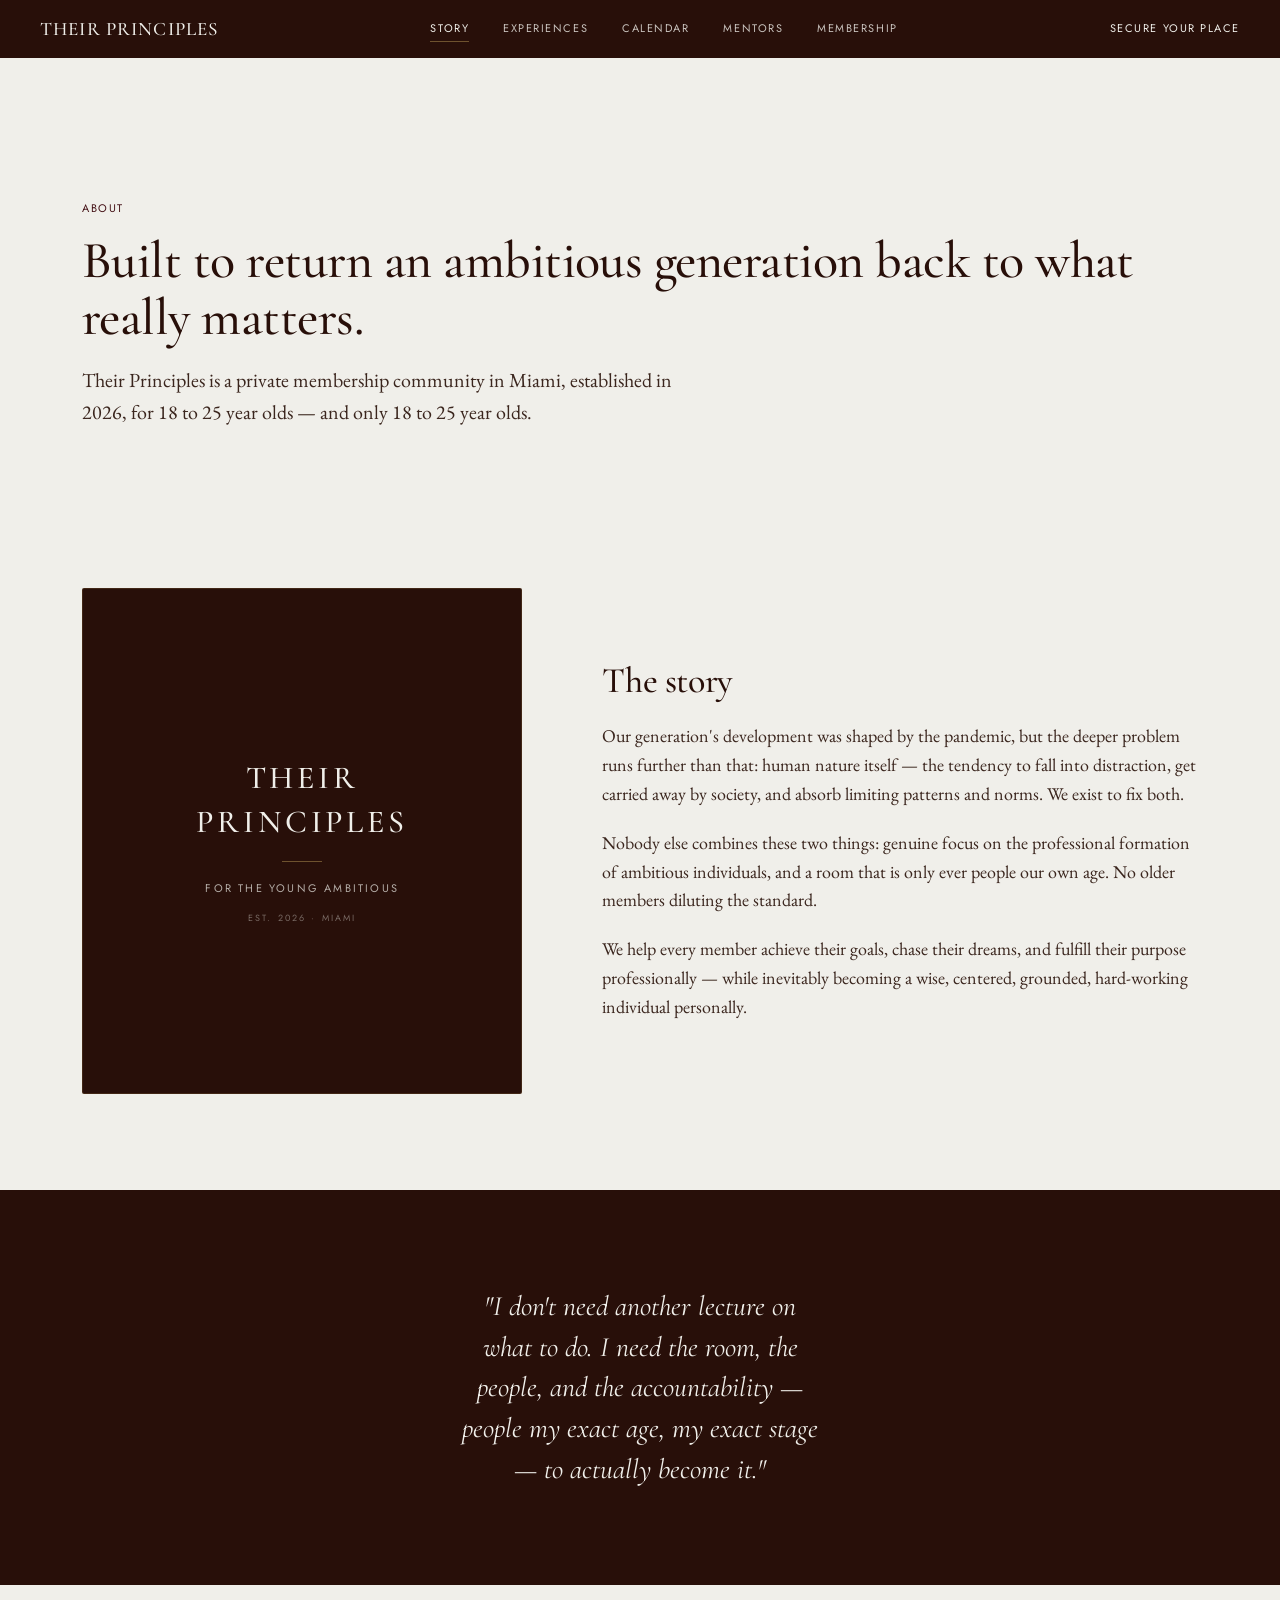
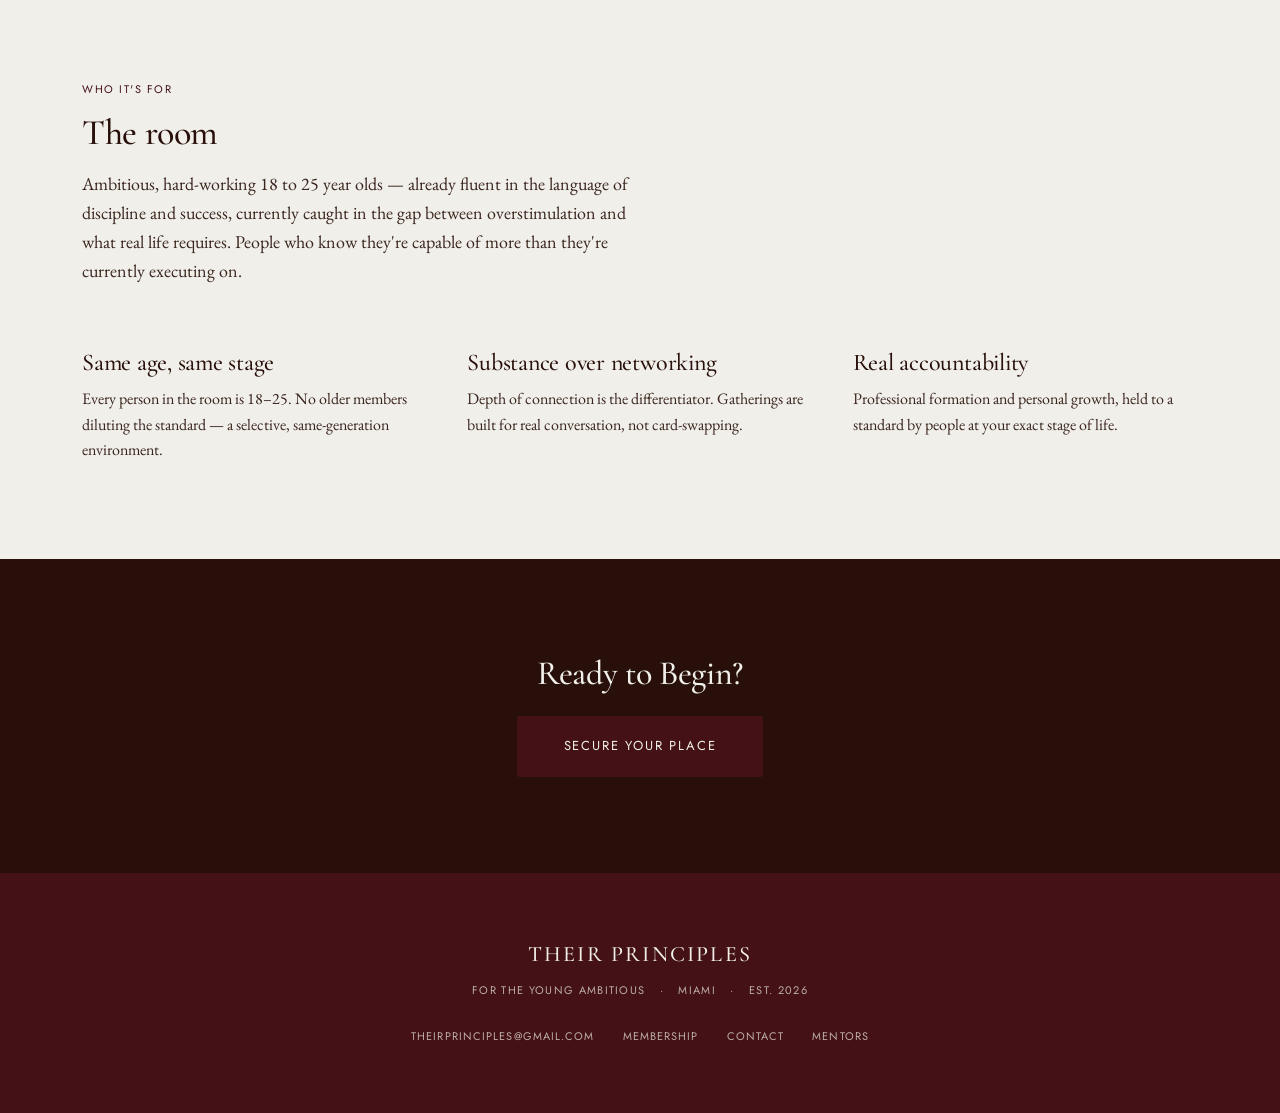
==== about.html @ 5290e656 "Refine site per brand brief: real event data, new subpages, Zero Bond directory - Scroll-aware nav (" ====
<!DOCTYPE html>
<html lang="en">
<head>
<meta charset="UTF-8">
<meta name="viewport" content="width=device-width, initial-scale=1.0">
<title>About — Their Principles</title>
<meta name="description" content="The story, positioning and philosophy behind Their Principles — Miami's private community for ambitious 18–25 year-olds.">
<link rel="preconnect" href="https://fonts.googleapis.com">
<link rel="preconnect" href="https://fonts.gstatic.com" crossorigin>
<link href="https://fonts.googleapis.com/css2?family=Cormorant+Garamond:ital,wght@0,400;0,500;0,600;1,400&family=EB+Garamond:ital,wght@0,400;0,500;1,400&family=Inter:wght@400;500;600&family=Jost:wght@400;500;600&display=swap" rel="stylesheet">
<link rel="stylesheet" href="css/variables.css">
<link rel="stylesheet" href="css/base.css">
<link rel="stylesheet" href="css/layout.css">
<link rel="stylesheet" href="css/components.css">
<link rel="stylesheet" href="css/pages.css">
<link rel="stylesheet" href="css/responsive.css">
</head>
<body>

<nav class="tp-nav" id="tpNav" data-force-solid aria-label="Main">
  <a href="index.html" class="tp-nav-mark tp-brandmark">Their Principles</a>
  <div class="tp-nav-links">
    <a href="index.html#story" aria-current="page">Story</a>
    <a href="index.html#experiences">Experiences</a>
    <a href="index.html#calendar">Calendar</a>
    <a href="mentors.html">Mentors</a>
    <a href="application.html">Membership</a>
  </div>
  <a href="application.html" class="tp-nav-cta tp-nav-cta-desktop">Secure Your Place</a>
  <button class="tp-nav-toggle" id="tpNavToggle" aria-expanded="false" aria-controls="tpNavOverlay">Menu</button>
</nav>

<div class="tp-nav-overlay" id="tpNavOverlay">
  <a href="index.html#story">Story</a>
  <a href="index.html#experiences">Experiences</a>
  <a href="index.html#calendar">Calendar</a>
  <a href="mentors.html">Mentors</a>
  <a href="application.html">Membership</a>
</div>

<header class="tp-page-head">
  <div class="tp-wrap">
    <div class="tp-eyebrow">About</div>
    <h1>Built to return an ambitious generation back to what really matters.</h1>
    <p class="tp-lede">Their Principles is a private membership community in Miami, established in 2026, for 18 to 25 year olds — and only 18 to 25 year olds.</p>
  </div>
</header>

<section class="tp-section-tight">
  <div class="tp-wrap tp-split">
    <div class="tp-story-mark tp-reveal">
      <!-- TODO(client): replace with the exported vector logo asset -->
      <div>
        <div class="tp-brandmark">Their<br>Principles</div>
        <div class="tp-mark-divider"></div>
        <div class="tp-mark-tag">For the Young Ambitious</div>
        <div class="tp-mark-est">Est. 2026 · Miami</div>
      </div>
    </div>
    <div class="tp-reveal">
      <h2 style="font-family:var(--font-mark);font-weight:500;font-size:36px;margin-bottom:22px;">The story</h2>
      <p style="color:var(--tp-ink-soft);margin-bottom:20px;">Our generation's development was shaped by the pandemic, but the deeper problem runs further than that: human nature itself — the tendency to fall into distraction, get carried away by society, and absorb limiting patterns and norms. We exist to fix both.</p>
      <p style="color:var(--tp-ink-soft);margin-bottom:20px;">Nobody else combines these two things: genuine focus on the professional formation of ambitious individuals, and a room that is only ever people our own age. No older members diluting the standard.</p>
      <p style="color:var(--tp-ink-soft);">We help every member achieve their goals, chase their dreams, and fulfill their purpose professionally — while inevitably becoming a wise, centered, grounded, hard-working individual personally.</p>
    </div>
  </div>
</section>

<section class="tp-about-band">
  <div class="tp-wrap">
    <p class="tp-pull tp-reveal">"I don't need another lecture on what to do. I need the room, the people, and the accountability — people my exact age, my exact stage — to actually become it."</p>
  </div>
</section>

<section class="tp-section-tight">
  <div class="tp-wrap">
    <div class="tp-reveal">
      <div class="tp-eyebrow">Who It's For</div>
      <h2 style="font-family:var(--font-mark);font-weight:500;font-size:36px;margin-bottom:18px;">The room</h2>
      <p style="color:var(--tp-ink-soft);max-width:62ch;">Ambitious, hard-working 18 to 25 year olds — already fluent in the language of discipline and success, currently caught in the gap between overstimulation and what real life requires. People who know they're capable of more than they're currently executing on.</p>
    </div>
    <div class="tp-about-values">
      <div class="tp-value tp-reveal">
        <h3>Same age, same stage</h3>
        <p>Every person in the room is 18–25. No older members diluting the standard — a selective, same-generation environment.</p>
      </div>
      <div class="tp-value tp-reveal">
        <h3>Substance over networking</h3>
        <p>Depth of connection is the differentiator. Gatherings are built for real conversation, not card-swapping.</p>
      </div>
      <div class="tp-value tp-reveal">
        <h3>Real accountability</h3>
        <p>Professional formation and personal growth, held to a standard by people at your exact stage of life.</p>
      </div>
    </div>
  </div>
</section>

<section class="tp-cta-banner">
  <div class="tp-wrap">
    <h2>Ready to Begin?</h2>
    <a href="application.html" class="tp-btn tp-btn-primary">Secure Your Place</a>
  </div>
</section>

<footer class="tp-footer">
  <div class="tp-wrap">
    <div class="tp-brandmark">Their Principles</div>
    <div class="tp-footer-meta">For the Young Ambitious <span>·</span> Miami <span>·</span> Est. 2026</div>
    <div class="tp-footer-links">
      <a href="mailto:theirprinciples@gmail.com">theirprinciples@gmail.com</a>
      <a href="application.html">Membership</a>
      <a href="contact.html">Contact</a>
      <a href="mentors.html">Mentors</a>
    </div>
  </div>
</footer>

<script src="js/navigation.js" defer></script>
</body>
</html>
---- css/variables.css ----
/* Their Principles — brand tokens
   Verified against the client's brand deck. This file is the single source of
   truth for color, type, spacing and motion. Do not introduce values outside it. */
:root {
  /* Brand colors — exact hex from the brand kit */
  --tp-espresso: #280F09;   /* dark brown — primary dark surface + text on cream */
  --tp-cream: #F0EFEA;      /* parchment — primary light surface */
  --tp-burgundy: #441116;   /* accent — primary CTA, footer */
  --tp-green: #151F0C;      /* dark green — four-panel directory */

  /* Muted gold — sparing use only: monogram letters, fine dividers,
     hover states, selected labels. Never a dominant surface color. */
  --tp-gold: #A8894E;
  --tp-gold-dim: rgba(168, 137, 78, 0.55);

  /* Derived tints (computed for hover/border/dim states) */
  --tp-cream-dim: #E4E2D9;
  --tp-burgundy-light: #5A1A21;
  --tp-ink-soft: #3A251D;             /* body text on cream, slightly warm */
  --tp-ink-muted: #6B5847;            /* captions/meta on cream */
  --tp-cream-on-dark-70: rgba(240, 239, 234, 0.7);
  --tp-cream-on-dark-40: rgba(240, 239, 234, 0.4);
  --tp-hairline-on-dark: rgba(240, 239, 234, 0.14);
  --tp-hairline-on-light: rgba(40, 15, 9, 0.12);

  /* Typography
     Cormorant Garamond + EB Garamond are the real brand fonts (free).
     Proxima Nova and Futura are commercial — Inter and Jost stand in until
     licensed. Swap only these two lines if a license is purchased. */
  --font-mark: 'Cormorant Garamond', Georgia, serif;   /* brand mark + editorial display */
  --font-body: 'EB Garamond', Georgia, serif;           /* body copy + italic statements */
  --font-title: 'Inter', -apple-system, sans-serif;     /* clean headings (Proxima Nova stand-in) */
  --font-cta: 'Jost', 'Futura', sans-serif;             /* CTAs, labels, dates, microcopy (Futura stand-in) */

  /* Spacing scale — use these, not arbitrary values */
  --space-xs: 8px;
  --space-sm: 16px;
  --space-md: 24px;
  --space-lg: 40px;
  --space-xl: 64px;
  --space-2xl: 96px;
  --space-3xl: 140px;

  --tp-max-width: 1180px;
  --tp-radius: 2px;

  /* Motion system — one coherent language across the site */
  --ease-out: cubic-bezier(0.22, 1, 0.36, 1);
  --dur-btn: 220ms;
  --dur-hover-img: 550ms;
  --dur-nav: 400ms;
  --dur-entrance: 700ms;
}
---- css/base.css ----
/* Reset + typographic defaults + global states */
*, *::before, *::after { box-sizing: border-box; margin: 0; padding: 0; }
html { scroll-behavior: smooth; }
body {
  background: var(--tp-cream);
  color: var(--tp-espresso);
  font-family: var(--font-body);
  font-size: 18px;
  line-height: 1.6;
  -webkit-font-smoothing: antialiased;
  overflow-x: hidden;
}
body.menu-open { overflow: hidden; }
img { max-width: 100%; display: block; }
a { color: inherit; text-decoration: none; }
button { font: inherit; cursor: pointer; color: inherit; }
ul { list-style: none; }

::selection { background: #441116; color: #F0EFEA; }

/* Subtle desktop scrollbar */
@media (pointer: fine) {
  ::-webkit-scrollbar { width: 10px; }
  ::-webkit-scrollbar-track { background: var(--tp-cream); }
  ::-webkit-scrollbar-thumb { background: rgba(40, 15, 9, 0.28); border-radius: 5px; }
  ::-webkit-scrollbar-thumb:hover { background: rgba(40, 15, 9, 0.45); }
}

h1, h2, h3 { font-family: var(--font-title); font-weight: 600; letter-spacing: -0.01em; line-height: 1.1; }
.tp-brandmark { font-family: var(--font-mark); font-weight: 500; letter-spacing: 0.06em; }

.tp-eyebrow, .tp-label, .tp-btn, .tp-status {
  font-family: var(--font-cta);
  text-transform: uppercase;
  letter-spacing: 0.14em;
}
.tp-eyebrow { font-size: 11px; color: var(--tp-burgundy); margin-bottom: 14px; }

/* Focus visibility — never remove, only restyle */
:focus-visible {
  outline: 2px solid var(--tp-gold);
  outline-offset: 3px;
}

/* Buttons — rectangular, uppercase microtype, restrained */
.tp-btn {
  display: inline-block;
  font-size: 12px;
  padding: 15px 34px;
  border-radius: var(--tp-radius);
  border: 1px solid currentColor;
  background: transparent;
  transition: background var(--dur-btn) var(--ease-out),
              color var(--dur-btn) var(--ease-out),
              border-color var(--dur-btn) var(--ease-out);
  text-align: center;
}
.tp-btn-primary {
  background: var(--tp-burgundy);
  border-color: var(--tp-burgundy);
  color: var(--tp-cream);
  font-size: 13px;
  padding: 19px 46px;
}
.tp-btn-primary:hover, .tp-btn-primary:focus-visible { background: var(--tp-burgundy-light); border-color: var(--tp-burgundy-light); }
.tp-btn-secondary {
  color: var(--tp-cream);
  border-color: var(--tp-cream-on-dark-70);
}
.tp-btn-secondary:hover, .tp-btn-secondary:focus-visible { background: var(--tp-cream); color: var(--tp-espresso); border-color: var(--tp-cream); }
.tp-btn-outline-dark {
  color: var(--tp-espresso);
  border-color: rgba(40, 15, 9, 0.35);
}
.tp-btn-outline-dark:hover, .tp-btn-outline-dark:focus-visible { background: var(--tp-espresso); color: var(--tp-cream); border-color: var(--tp-espresso); }

/* Forms — editorial and minimal */
.tp-field { margin-bottom: var(--space-md); }
.tp-field label {
  display: block;
  font-family: var(--font-cta);
  font-size: 10px;
  letter-spacing: 0.12em;
  text-transform: uppercase;
  margin-bottom: 8px;
  color: inherit;
  opacity: 0.75;
}
.tp-field input, .tp-field textarea, .tp-field select {
  width: 100%;
  background: transparent;
  border: none;
  border-bottom: 1px solid rgba(128, 110, 90, 0.45);
  color: inherit;
  font-family: var(--font-body);
  font-size: 17px;
  padding: 10px 2px;
  min-height: 44px;
  border-radius: 0;
  transition: border-color var(--dur-btn) var(--ease-out);
}
.tp-field input:focus, .tp-field textarea:focus, .tp-field select:focus {
  outline: none;
  border-bottom-color: currentColor;
}
.tp-field-error {
  font-family: var(--font-cta);
  font-size: 11px;
  letter-spacing: 0.06em;
  color: #B04A4A;
  margin-top: 6px;
  min-height: 16px; /* reserve space so errors don't shift layout */
  visibility: hidden;
}
.tp-field-error.is-visible { visibility: visible; }
.tp-form-success {
  display: none;
  font-family: var(--font-mark);
  font-size: 21px;
  font-style: italic;
  padding: var(--space-md) 0;
}
.tp-form-success.is-visible { display: block; }

.tp-visually-hidden {
  position: absolute; width: 1px; height: 1px; overflow: hidden;
  clip: rect(0 0 0 0); white-space: nowrap;
}

/* Page transitions — body fades in on load, out on internal navigation */
body { opacity: 1; transition: opacity 300ms var(--ease-out); }
body.page-exit { opacity: 0; }
@media (prefers-reduced-motion: reduce) {
  body, body.page-exit { transition: none; opacity: 1; }
}

/* Section entrance — elements with .tp-reveal fade up when first seen */
.tp-reveal {
  opacity: 0;
  transform: translateY(18px);
  transition: opacity var(--dur-entrance) var(--ease-out),
              transform var(--dur-entrance) var(--ease-out);
}
.tp-reveal.is-in { opacity: 1; transform: none; }

@media (prefers-reduced-motion: reduce) {
  html { scroll-behavior: auto; }
  .tp-reveal { opacity: 1; transform: none; transition: none; }
  *, *::before, *::after { animation-duration: 0.01ms !important; transition-duration: 0.01ms !important; }
}
---- css/layout.css ----
/* Layout primitives: page width, section rhythm, shared grids */
.tp-wrap {
  max-width: var(--tp-max-width);
  margin: 0 auto;
  padding: 0 32px;
}
.tp-section { padding: var(--space-3xl) 0; }
.tp-section-tight { padding: var(--space-2xl) 0; }

/* Anchor targets land below the sticky header */
[id] { scroll-margin-top: 96px; }

/* Two-column editorial split used on story/about/contact */
.tp-split {
  display: grid;
  grid-template-columns: 0.85fr 1.15fr;
  gap: 80px;
  align-items: center;
}
.tp-split-even { grid-template-columns: 1fr 1fr; }

@media (max-width: 860px) {
  .tp-section { padding: var(--space-2xl) 0; }
  .tp-section-tight { padding: var(--space-xl) 0; }
  .tp-split, .tp-split-even { grid-template-columns: 1fr; gap: var(--space-lg); }
}
---- css/components.css ----
/* ==========================================================================
   NAV — scroll-aware: visible while scrolling, hides after idle, reveals
   near the top of the viewport. Behavior driven by js/navigation.js.
   ========================================================================== */
.tp-nav {
  position: fixed; top: 0; left: 0; right: 0; z-index: 100;
  display: flex; align-items: center; justify-content: space-between;
  padding: 22px 40px;
  transform: translateY(0);
  transition: transform var(--dur-nav) var(--ease-out),
              background var(--dur-nav) var(--ease-out),
              padding var(--dur-nav) var(--ease-out);
}
.tp-nav.is-hidden { transform: translateY(-100%); }
.tp-nav.is-solid {
  background: var(--tp-espresso);
  padding: 14px 40px;
  box-shadow: 0 1px 0 var(--tp-hairline-on-dark);
}
.tp-nav-mark {
  font-size: 19px;
  color: var(--tp-cream);
  text-transform: uppercase;
}
.tp-nav-links { display: flex; gap: 34px; align-items: center; }
.tp-nav-links a {
  color: var(--tp-cream);
  font-family: var(--font-cta);
  font-size: 11px;
  letter-spacing: 0.14em;
  text-transform: uppercase;
  opacity: 0.8;
  padding: 4px 0;
  border-bottom: 1px solid transparent;
  transition: opacity var(--dur-btn) var(--ease-out), border-color var(--dur-btn) var(--ease-out);
}
.tp-nav-links a:hover, .tp-nav-links a:focus-visible { opacity: 1; }
.tp-nav-links a[aria-current="page"] { opacity: 1; border-bottom-color: var(--tp-gold-dim); }
.tp-nav-cta {
  color: var(--tp-cream);
  font-family: var(--font-cta);
  font-size: 11px;
  letter-spacing: 0.14em;
  text-transform: uppercase;
}
.tp-nav-toggle {
  display: none; background: none; border: none; color: var(--tp-cream);
  font-family: var(--font-cta); font-size: 11px; letter-spacing: 0.14em; text-transform: uppercase;
  padding: 10px 4px; /* generous touch target */
}
.tp-nav-overlay {
  position: fixed; inset: 0; z-index: 99; background: var(--tp-espresso);
  display: flex; flex-direction: column; align-items: center; justify-content: center;
  gap: var(--space-lg);
  opacity: 0; visibility: hidden;
  transition: opacity var(--dur-nav) var(--ease-out), visibility 0s linear var(--dur-nav);
}
.tp-nav-overlay.is-open { opacity: 1; visibility: visible; transition-delay: 0s; }
.tp-nav-overlay a { color: var(--tp-cream); font-size: 24px; font-family: var(--font-mark); padding: 6px 20px; }
.tp-nav-overlay a[aria-current="page"] { color: var(--tp-gold); }

/* ==========================================================================
   HERO
   ========================================================================== */
.tp-hero {
  position: relative;
  min-height: 100vh;
  padding: 130px 0 90px; /* keeps content clear of the fixed nav on short viewports */
  display: flex; align-items: center; justify-content: center;
  text-align: center;
  color: var(--tp-cream);
  overflow: hidden;
  background-color: var(--tp-espresso);
  background-image:
    linear-gradient(180deg, rgba(40,15,9,.35) 0%, rgba(40,15,9,.6) 55%, rgba(40,15,9,.96) 100%),
    var(--tp-hero-photo, none);
  background-size: cover;
  background-position: center;
}
/* TODO(client): when a real hero event photo exists, set on .tp-hero:
   style="--tp-hero-photo:url('assets/images/hero/hero.jpg')" */
.tp-hero-inner { position: relative; z-index: 2; max-width: 640px; padding: 0 40px; }
.tp-hero-eyebrow {
  display: inline-block;
  font-family: var(--font-cta);
  font-size: 11px; letter-spacing: 0.16em; text-transform: uppercase;
  color: var(--tp-cream);
  border: 1px solid rgba(240,239,234,.4);
  border-radius: var(--tp-radius);
  padding: 8px 18px;
  margin-bottom: 30px;
}
.tp-hero h1 {
  font-family: var(--font-mark); font-weight: 500; text-transform: uppercase;
  font-size: 68px; letter-spacing: .04em; line-height: 1.05; margin-bottom: 20px;
}
.tp-hero-divider { width: 40px; height: 1px; background: var(--tp-cream-on-dark-70); margin: 0 auto 20px; }
.tp-hero-tag {
  font-family: var(--font-cta); font-size: 12px; letter-spacing: .28em;
  text-transform: uppercase; color: var(--tp-cream-on-dark-70); margin-bottom: 40px;
}
.tp-hero-sub {
  font-family: var(--font-body); font-style: italic; font-size: 20px;
  color: var(--tp-cream-on-dark-70); max-width: 480px; margin: 0 auto 40px;
}

/* ==========================================================================
   STATS — values injected from communityStats in js/events.js
   ========================================================================== */
.tp-stats { background: var(--tp-burgundy); color: var(--tp-cream); padding: var(--space-xl) 0; }
.tp-stats .tp-wrap { display: flex; justify-content: center; gap: 110px; text-align: center; flex-wrap: wrap; }
.tp-stat-num { font-family: var(--font-mark); font-size: 54px; line-height: 1; }
.tp-stat-label {
  font-family: var(--font-cta); font-size: 11px; letter-spacing: 0.14em; text-transform: uppercase;
  color: var(--tp-cream-on-dark-70); margin-top: 10px; max-width: 220px;
}

/* ==========================================================================
   RECENT MOMENTS — continuous editorial photo strip (Soho House-inspired).
   Track is duplicated in JS for a seamless translate3d loop.
   ========================================================================== */
.tp-moments-heading { text-align: center; margin-bottom: var(--space-xl); }
.tp-moments-heading h2 { font-family: var(--font-mark); font-weight: 500; font-size: 40px; margin-bottom: 12px; }
.tp-moments-heading p { color: var(--tp-ink-muted); font-size: 18px; }
.tp-marquee {
  position: relative;
  overflow: hidden;
  cursor: grab;
  user-select: none;
  -webkit-user-select: none;
}
.tp-marquee.is-dragging { cursor: grabbing; }
.tp-marquee-track {
  display: flex;
  gap: 6px;
  width: max-content;
  will-change: transform;
}
.tp-marquee-item {
  position: relative;
  flex: 0 0 auto;
  height: 340px;
  overflow: hidden;
  background: linear-gradient(150deg, #33170f 0%, #241009 55%, #2e1a10 100%);
}
/* Mixed editorial widths */
.tp-marquee-item.is-wide { width: 460px; }
.tp-marquee-item.is-standard { width: 320px; }
.tp-marquee-item.is-narrow { width: 240px; }
.tp-marquee-item img {
  width: 100%; height: 100%; object-fit: cover;
  pointer-events: none;
}
.tp-marquee-caption {
  position: absolute; left: 0; right: 0; bottom: 0;
  padding: 40px 20px 16px;
  background: linear-gradient(0deg, rgba(40,15,9,.8), transparent);
  color: var(--tp-cream);
  font-family: var(--font-cta);
  font-size: 11px; letter-spacing: 0.1em; text-transform: uppercase;
}
.tp-marquee-nav {
  display: flex; justify-content: center; gap: var(--space-sm); margin-top: var(--space-md);
}
.tp-marquee-btn {
  width: 44px; height: 44px;
  border: 1px solid rgba(40,15,9,.3);
  border-radius: 50%;
  background: transparent;
  color: var(--tp-espresso);
  font-size: 16px;
  transition: background var(--dur-btn) var(--ease-out), color var(--dur-btn) var(--ease-out);
}
.tp-marquee-btn:hover, .tp-marquee-btn:focus-visible { background: var(--tp-espresso); color: var(--tp-cream); }

/* ==========================================================================
   STORY
   ========================================================================== */
.tp-story-mark {
  aspect-ratio: 1 / 1.15;
  background: var(--tp-espresso);
  color: var(--tp-cream);
  border: 1px solid rgba(168, 137, 78, 0.2); /* whisper of gold */
  display: flex; align-items: center; justify-content: center; text-align: center;
  padding: var(--space-lg);
  border-radius: var(--tp-radius);
}
/* TODO(client): replace the text lockup with the real vector logo asset in
   assets/logo/ once it is exported from the brand deck. */
.tp-story-mark .tp-brandmark { font-size: 32px; letter-spacing: .12em; text-transform: uppercase; line-height: 1.35; }
.tp-story-mark .tp-mark-divider { width: 40px; height: 1px; background: var(--tp-gold-dim); margin: 18px auto; }
.tp-story-mark .tp-mark-tag { font-family: var(--font-cta); font-size: 11px; letter-spacing: .2em; text-transform: uppercase; color: var(--tp-cream-on-dark-70); }
.tp-story-mark .tp-mark-est { font-family: var(--font-cta); font-size: 9px; letter-spacing: .24em; text-transform: uppercase; color: var(--tp-cream-on-dark-40); margin-top: 14px; }
.tp-story h2 { font-family: var(--font-mark); font-weight: 500; font-size: 40px; margin-bottom: 24px; }
.tp-story p { font-size: 19px; margin-bottom: 20px; color: var(--tp-ink-soft); max-width: 62ch; }
.tp-story p.tp-pull {
  font-family: var(--font-mark); font-size: 25px; font-style: italic;
  color: var(--tp-burgundy); line-height: 1.4;
}
.tp-story-shift {
  margin-top: 28px; padding-top: 28px;
  border-top: 1px solid var(--tp-hairline-on-light);
  font-size: 16px; color: var(--tp-ink-muted);
}

/* ==========================================================================
   EXPERIENCES — dark editorial rows; a photograph fades in across the full
   row on hover/focus (desktop) or when centered in viewport (mobile,
   toggled by js/experiences.js adding .is-active).
   ========================================================================== */
.tp-experiences { background: var(--tp-espresso); color: var(--tp-cream); }
.tp-experiences .tp-eyebrow { color: var(--tp-gold); }
.tp-experiences h2 { color: var(--tp-cream); font-family: var(--font-mark); font-weight: 500; font-size: 40px; margin-bottom: 16px; }
.tp-experiences-intro { max-width: 600px; color: var(--tp-cream-on-dark-70); font-size: 19px; margin-bottom: var(--space-xl); }
.tp-exp-row {
  position: relative;
  display: block;
  overflow: hidden;
  border-top: 1px solid var(--tp-hairline-on-dark);
  outline-offset: -2px;
}
.tp-exp-row:last-child { border-bottom: 1px solid var(--tp-hairline-on-dark); }
.tp-exp-bg {
  position: absolute; inset: 0;
  opacity: 0;
  transform: scale(1.03);
  transition: opacity var(--dur-hover-img) var(--ease-out), transform var(--dur-hover-img) var(--ease-out);
  background-size: cover;
  background-position: center;
  pointer-events: none;
}
.tp-exp-bg::after {
  content: "";
  position: absolute; inset: 0;
  background: linear-gradient(90deg, rgba(40,15,9,.82) 0%, rgba(40,15,9,.55) 60%, rgba(40,15,9,.7) 100%);
}
.tp-exp-row:hover .tp-exp-bg,
.tp-exp-row:focus-visible .tp-exp-bg,
.tp-exp-row.is-active .tp-exp-bg { opacity: 1; transform: scale(1); }
.tp-exp-inner {
  position: relative; z-index: 2;
  display: grid; grid-template-columns: 200px 1fr; gap: var(--space-lg);
  padding: var(--space-lg) 0;
  transition: transform var(--dur-hover-img) var(--ease-out);
}
.tp-exp-row:hover .tp-exp-inner,
.tp-exp-row.is-active .tp-exp-inner { transform: translateX(4px); }
.tp-exp-label {
  font-family: var(--font-cta); font-size: 12px; letter-spacing: .14em; text-transform: uppercase;
  color: var(--tp-cream-on-dark-70); padding-top: 4px;
  transition: color var(--dur-btn) var(--ease-out);
}
.tp-exp-row:hover .tp-exp-label,
.tp-exp-row.is-active .tp-exp-label { color: var(--tp-gold); }
.tp-exp-inner h3 { font-family: var(--font-mark); font-size: 28px; font-weight: 500; margin-bottom: 12px; color: var(--tp-cream); }
.tp-exp-inner p { font-size: 18px; color: var(--tp-cream-on-dark-70); max-width: 60ch; }

/* ==========================================================================
   CALENDAR — rendered from structured data in js/events.js
   ========================================================================== */
.tp-calendar-intro { max-width: 560px; color: var(--tp-ink-soft); font-size: 19px; margin-bottom: var(--space-lg); }
.tp-cal-filters { display: flex; gap: var(--space-md); margin-bottom: var(--space-md); }
.tp-cal-filter {
  background: none; border: none;
  font-family: var(--font-cta); font-size: 11px; letter-spacing: 0.14em; text-transform: uppercase;
  color: var(--tp-ink-muted);
  padding: 8px 2px;
  border-bottom: 1px solid transparent;
  transition: color var(--dur-btn) var(--ease-out), border-color var(--dur-btn) var(--ease-out);
}
.tp-cal-filter:hover { color: var(--tp-espresso); }
.tp-cal-filter[aria-pressed="true"] { color: var(--tp-espresso); border-bottom-color: var(--tp-gold); }
.tp-cal-list { border-top: 1px solid var(--tp-hairline-on-light); }
.tp-cal-row {
  display: grid; grid-template-columns: 110px 1fr 220px 120px; gap: var(--space-md); align-items: center;
  padding: 26px 0; border-bottom: 1px solid var(--tp-hairline-on-light);
}
a.tp-cal-row { transition: background var(--dur-btn) var(--ease-out); }
a.tp-cal-row:hover { background: rgba(40, 15, 9, 0.03); }
.tp-cal-date { font-family: var(--font-mark); font-size: 25px; color: var(--tp-burgundy); }
.tp-cal-date span { display: block; font-family: var(--font-cta); font-size: 10px; letter-spacing: .12em; text-transform: uppercase; color: var(--tp-ink-muted); }
.tp-cal-name { font-size: 19px; }
.tp-cal-name small { display: block; font-family: var(--font-cta); font-size: 10px; letter-spacing: .1em; text-transform: uppercase; color: var(--tp-ink-muted); margin-top: 4px; }
.tp-cal-loc { font-family: var(--font-cta); font-size: 12px; letter-spacing: .05em; color: var(--tp-ink-muted); }
.tp-status { font-size: 11px; text-align: right; color: var(--tp-ink-muted); }
.tp-status.is-open { color: #2F5C2F; }
.tp-cal-empty { padding: 30px 0; color: var(--tp-ink-muted); font-style: italic; }

/* ==========================================================================
   DIRECTORY — four-panel Zero Bond-inspired section, dark green + gold
   ========================================================================== */
.tp-directory {
  display: grid;
  grid-template-columns: repeat(4, 1fr);
  min-height: 92vh;
  background: var(--tp-green);
}
.tp-panel {
  position: relative;
  display: flex; flex-direction: column; align-items: center; justify-content: center;
  overflow: hidden;
  border-right: 1px solid rgba(240, 239, 234, 0.08);
  outline-offset: -3px;
}
.tp-panel:last-child { border-right: none; }
.tp-panel-bg {
  position: absolute; inset: 0;
  opacity: 0;
  transform: scale(1.06);
  transition: opacity var(--dur-hover-img) var(--ease-out), transform var(--dur-hover-img) var(--ease-out);
  background-size: cover; background-position: center;
  pointer-events: none;
}
.tp-panel-bg::after {
  content: "";
  position: absolute; inset: 0;
  background: rgba(21, 31, 12, 0.62);
}
.tp-panel:hover .tp-panel-bg,
.tp-panel:focus-visible .tp-panel-bg,
.tp-panel.is-active .tp-panel-bg { opacity: 1; transform: scale(1); }
.tp-panel-letters {
  position: relative; z-index: 2;
  font-family: var(--font-mark);
  font-weight: 500;
  font-size: clamp(40px, 5.2vw, 84px);
  letter-spacing: 0.08em;
  line-height: 1.15;
  color: var(--tp-gold);
  text-align: center;
  text-transform: uppercase;
}
.tp-panel-label {
  position: absolute; bottom: 40px; left: 0; right: 0; z-index: 2;
  text-align: center;
  font-family: var(--font-cta);
  font-size: 11px; letter-spacing: 0.2em; text-transform: uppercase;
  color: var(--tp-cream-on-dark-70);
  transition: color var(--dur-btn) var(--ease-out);
}
.tp-panel:hover .tp-panel-label,
.tp-panel:focus-visible .tp-panel-label { color: var(--tp-cream); }

/* ==========================================================================
   CTA SECTION
   ========================================================================== */
.tp-cta { background: var(--tp-espresso); color: var(--tp-cream); text-align: center; }
.tp-cta .tp-eyebrow { color: var(--tp-gold); }
.tp-cta h2 { color: var(--tp-cream); font-family: var(--font-mark); font-weight: 500; font-size: 42px; margin-bottom: 16px; }
.tp-cta-intro { max-width: 500px; margin: 0 auto var(--space-xl); color: var(--tp-cream-on-dark-70); font-size: 19px; }
.tp-cta-primary-wrap { margin-bottom: var(--space-xl); }
.tp-cta-doors {
  display: flex; justify-content: center; gap: var(--space-lg); flex-wrap: wrap;
  max-width: 680px; margin: 0 auto;
  padding-top: var(--space-lg);
  border-top: 1px solid var(--tp-hairline-on-dark);
}
.tp-cta-door { flex: 1; min-width: 250px; text-align: left; }
.tp-cta-door h3 { font-family: var(--font-mark); font-size: 22px; font-weight: 500; margin-bottom: 8px; color: var(--tp-cream); }
.tp-cta-door p { font-size: 15px; color: var(--tp-cream-on-dark-70); margin-bottom: 18px; }
.tp-cta-door .tp-btn { width: 100%; font-size: 11px; padding: 15px 20px; }

/* ==========================================================================
   FOOTER
   ========================================================================== */
.tp-footer { background: var(--tp-burgundy); color: var(--tp-cream); padding: var(--space-xl) 0; text-align: center; }
.tp-footer .tp-brandmark { font-size: 22px; letter-spacing: .1em; text-transform: uppercase; margin-bottom: 10px; }
.tp-footer-meta {
  font-family: var(--font-cta); font-size: 11px; letter-spacing: .12em; text-transform: uppercase;
  color: var(--tp-cream-on-dark-70);
}
.tp-footer-meta span { margin: 0 10px; }
.tp-footer-links { margin-top: var(--space-md); display: flex; justify-content: center; flex-wrap: wrap; gap: var(--space-md); }
.tp-footer-links a {
  font-family: var(--font-cta); font-size: 11px; letter-spacing: .1em; text-transform: uppercase;
  color: var(--tp-cream-on-dark-70);
  padding: 4px 2px;
  transition: color var(--dur-btn) var(--ease-out);
}
.tp-footer-links a:hover, .tp-footer-links a:focus-visible { color: var(--tp-cream); }
---- css/pages.css ----
/* Subpage-specific composition. Shared components live in components.css. */

/* ---- Shared subpage header (pages without a full hero) ---- */
.tp-page-head { padding: 200px 0 var(--space-xl); }
.tp-page-head h1 { font-family: var(--font-mark); font-weight: 500; font-size: 52px; margin-bottom: 18px; }
.tp-page-head .tp-lede { font-size: 20px; color: var(--tp-ink-soft); max-width: 62ch; }

/* ---- About ---- */
.tp-about-values { display: grid; grid-template-columns: repeat(3, 1fr); gap: var(--space-lg); margin-top: var(--space-xl); }
.tp-value h3 { font-family: var(--font-mark); font-weight: 500; font-size: 24px; margin-bottom: 10px; }
.tp-value p { font-size: 16px; color: var(--tp-ink-soft); }
.tp-about-band {
  background: var(--tp-espresso); color: var(--tp-cream);
  padding: var(--space-2xl) 0;
}
.tp-about-band .tp-pull {
  font-family: var(--font-mark); font-style: italic; font-size: 28px; line-height: 1.45;
  max-width: 30ch; margin: 0 auto; text-align: center; color: var(--tp-cream);
}

/* ---- Application ---- */
.tp-app-layout { display: grid; grid-template-columns: 0.9fr 1.1fr; gap: 80px; align-items: start; }
.tp-app-facts { border-top: 1px solid var(--tp-hairline-on-light); }
.tp-app-fact { padding: var(--space-md) 0; border-bottom: 1px solid var(--tp-hairline-on-light); }
.tp-app-fact h3 { font-family: var(--font-mark); font-weight: 500; font-size: 22px; margin-bottom: 8px; }
.tp-app-fact p { font-size: 16px; color: var(--tp-ink-soft); }
.tp-app-form-card { position: sticky; top: 110px; }
.tp-mode-switch { display: flex; gap: 2px; margin-bottom: var(--space-lg); border: 1px solid rgba(40,15,9,.25); border-radius: var(--tp-radius); overflow: hidden; }
.tp-mode-switch button {
  flex: 1; background: transparent; border: none;
  font-family: var(--font-cta); font-size: 11px; letter-spacing: 0.12em; text-transform: uppercase;
  padding: 14px 10px; color: var(--tp-ink-muted);
  transition: background var(--dur-btn) var(--ease-out), color var(--dur-btn) var(--ease-out);
}
.tp-mode-switch button[aria-pressed="true"] { background: var(--tp-espresso); color: var(--tp-cream); }
.tp-privacy-note { font-size: 14px; color: var(--tp-ink-muted); margin-top: var(--space-md); font-style: italic; }

/* ---- Contact (Zero Bond-inspired two-column on espresso) ---- */
.tp-contact-page { background: var(--tp-espresso); color: var(--tp-cream); min-height: 100vh; }
.tp-contact-layout { display: grid; grid-template-columns: 1.1fr 0.9fr; gap: 100px; align-items: start; padding: 200px 0 var(--space-2xl); }
.tp-contact-form .tp-field input, .tp-contact-form .tp-field textarea, .tp-contact-form .tp-field select {
  border-bottom-color: var(--tp-hairline-on-dark);
  color: var(--tp-cream);
}
.tp-contact-form .tp-field select { background: var(--tp-espresso); }
.tp-contact-info h1 { font-family: var(--font-mark); font-weight: 500; font-size: 44px; color: var(--tp-gold); margin-bottom: var(--space-md); text-transform: uppercase; letter-spacing: 0.06em; }
.tp-contact-info p { color: var(--tp-cream-on-dark-70); font-size: 17px; margin-bottom: var(--space-sm); }
.tp-contact-info .tp-label { display: block; font-size: 11px; color: var(--tp-gold-dim); margin: var(--space-lg) 0 var(--space-xs); }

/* ---- Members (split-screen login) ---- */
.tp-members-page { display: grid; grid-template-columns: 1fr 1fr; min-height: 100vh; }
.tp-members-visual {
  background:
    linear-gradient(160deg, rgba(21,31,12,.5), rgba(40,15,9,.72)),
    var(--tp-members-photo, linear-gradient(150deg, #2b1a10 0%, #151F0C 70%));
  background-size: cover; background-position: center;
  display: flex; align-items: flex-end;
  padding: var(--space-xl);
}
/* TODO(client): set --tp-members-photo to a real editorial photo when available */
.tp-members-visual .tp-brandmark { color: var(--tp-cream); font-size: 20px; text-transform: uppercase; letter-spacing: 0.14em; }
.tp-members-form-side {
  display: flex; align-items: center; justify-content: center;
  padding: var(--space-xl) var(--space-lg);
}
.tp-members-form { width: 100%; max-width: 380px; }
.tp-members-form h1 { font-family: var(--font-mark); font-weight: 500; font-size: 40px; margin-bottom: var(--space-lg); color: var(--tp-espresso); }
.tp-members-help { margin-top: var(--space-md); font-size: 14px; color: var(--tp-ink-muted); }
.tp-members-help a { text-decoration: underline; text-underline-offset: 3px; }
.tp-members-note {
  margin-top: var(--space-lg); padding-top: var(--space-md);
  border-top: 1px solid var(--tp-hairline-on-light);
  font-family: var(--font-cta); font-size: 10px; letter-spacing: 0.1em; text-transform: uppercase;
  color: var(--tp-ink-muted);
}

/* ---- Mentors ---- */
.tp-mentors-intro { max-width: 620px; margin: 0 auto var(--space-xl); text-align: center; }
.tp-mentors-intro h1 { font-family: var(--font-mark); font-weight: 500; font-size: 46px; margin-bottom: 18px; }
.tp-mentors-intro p { font-size: 19px; color: var(--tp-ink-soft); }
.tp-mentor-grid { display: grid; grid-template-columns: repeat(3, 1fr); gap: 48px 40px; }
.tp-mentor-photo {
  aspect-ratio: 1 / 1;
  background: linear-gradient(135deg, #C9BEAE, #E4DFD3);
  border-radius: var(--tp-radius);
  margin-bottom: 18px;
  display: flex; align-items: center; justify-content: center;
  font-family: var(--font-cta); font-size: 10px; letter-spacing: .1em; text-transform: uppercase; color: #8A7A63;
}
.tp-mentor-card h3 { font-size: 21px; margin-bottom: 4px; }
.tp-mentor-card .tp-affiliation { font-family: var(--font-cta); font-size: 10px; letter-spacing: .1em; text-transform: uppercase; color: var(--tp-burgundy); margin-bottom: 10px; }
.tp-mentor-card p.tp-bio { font-size: 15px; color: var(--tp-ink-muted); }

/* ---- Condensed CTA banner used on subpages ---- */
.tp-cta-banner { background: var(--tp-espresso); color: var(--tp-cream); text-align: center; padding: var(--space-2xl) 0; }
.tp-cta-banner h2 { color: var(--tp-cream); font-family: var(--font-mark); font-weight: 500; font-size: 34px; margin-bottom: var(--space-md); }
---- css/responsive.css ----
/* Consolidated breakpoint overrides. Mobile is a distinct composition,
   not a shrunk desktop. Test at 375 / 390 / 430 / 768 / 1024 / 1440. */

@media (max-width: 1024px) {
  .tp-app-layout, .tp-contact-layout { grid-template-columns: 1fr; gap: var(--space-xl); }
  .tp-app-form-card { position: static; }
  .tp-about-values { grid-template-columns: 1fr 1fr; }
}

@media (max-width: 860px) {
  /* Nav: fullscreen menu, no squeezed desktop links */
  .tp-nav { padding: 18px 24px; }
  .tp-nav.is-solid { padding: 14px 24px; }
  .tp-nav-links, .tp-nav-cta-desktop { display: none; }
  .tp-nav-toggle { display: block; }

  /* Hero */
  .tp-hero h1 { font-size: 40px; }
  .tp-hero-inner { padding: 0 24px; }

  /* Stats */
  .tp-stats .tp-wrap { gap: var(--space-lg); flex-direction: column; }

  /* Recent Moments: ~1.3 images visible to imply movement */
  .tp-marquee-item { height: 280px; }
  .tp-marquee-item.is-wide { width: 78vw; }
  .tp-marquee-item.is-standard { width: 64vw; }
  .tp-marquee-item.is-narrow { width: 52vw; }

  /* Experiences */
  .tp-exp-inner { grid-template-columns: 1fr; gap: 10px; padding: var(--space-lg) 0; }

  /* Calendar: date + title stay visible, meta wraps below */
  .tp-cal-row { grid-template-columns: 84px 1fr; gap: 8px var(--space-sm); }
  .tp-cal-date { grid-row: span 2; }
  .tp-cal-loc, .tp-status { grid-column: 2; text-align: left; }

  /* Directory: four stacked immersive sections */
  .tp-directory { grid-template-columns: 1fr; min-height: auto; }
  .tp-panel {
    min-height: 42vh;
    border-right: none;
    border-bottom: 1px solid rgba(240, 239, 234, 0.08);
  }
  .tp-panel:last-child { border-bottom: none; }
  .tp-panel-letters { font-size: 44px; }
  .tp-panel-label { bottom: 26px; }

  /* CTA */
  .tp-cta-doors { flex-direction: column; }

  /* Subpages */
  .tp-page-head { padding: 150px 0 var(--space-lg); }
  .tp-page-head h1 { font-size: 38px; }
  .tp-about-values { grid-template-columns: 1fr; }
  .tp-contact-layout { padding: 140px 0 var(--space-xl); }
  .tp-contact-info { order: -1; }
  .tp-members-page { grid-template-columns: 1fr; }
  .tp-members-visual { min-height: 34vh; padding: var(--space-lg); }
  .tp-mentor-grid { grid-template-columns: 1fr 1fr; }
}

@media (max-width: 560px) {
  .tp-mentor-grid { grid-template-columns: 1fr; }
  .tp-story h2, .tp-experiences h2, .tp-cta h2 { font-size: 32px; }
  .tp-moments-heading h2 { font-size: 32px; }
}
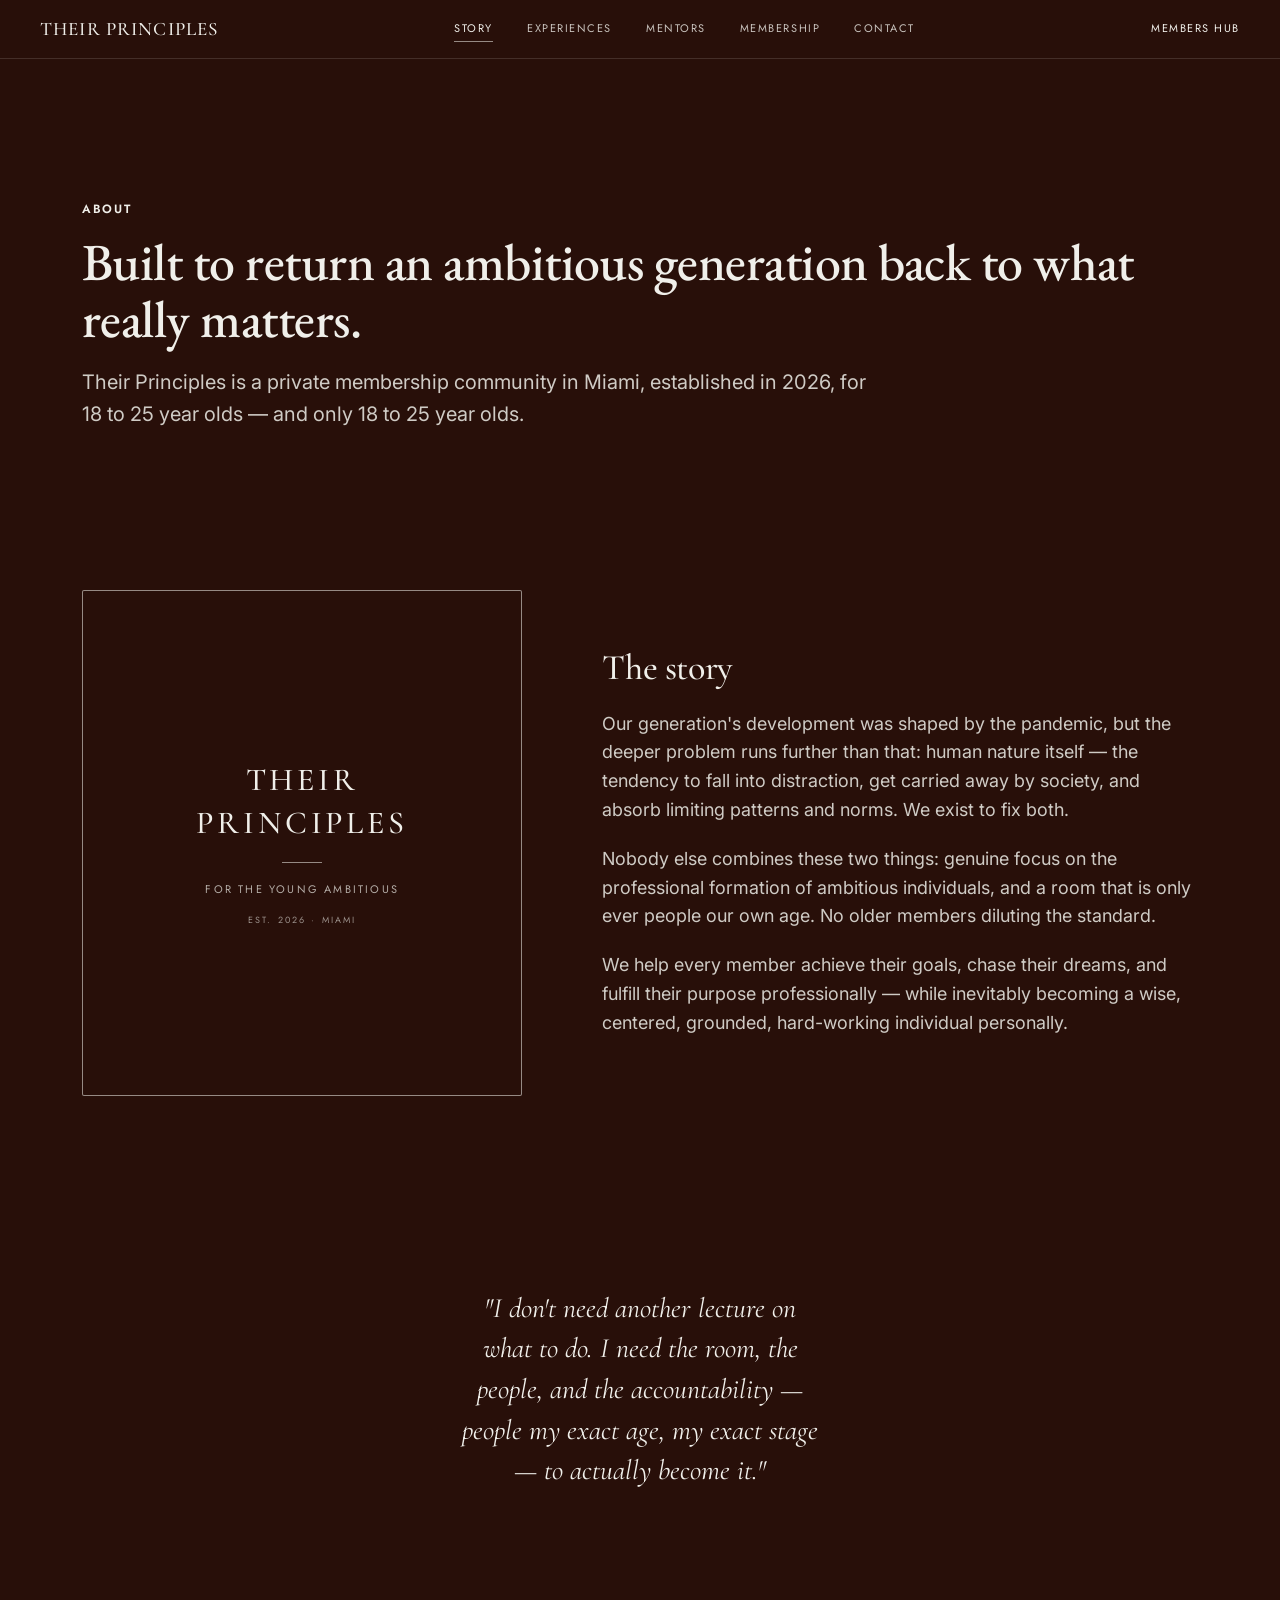
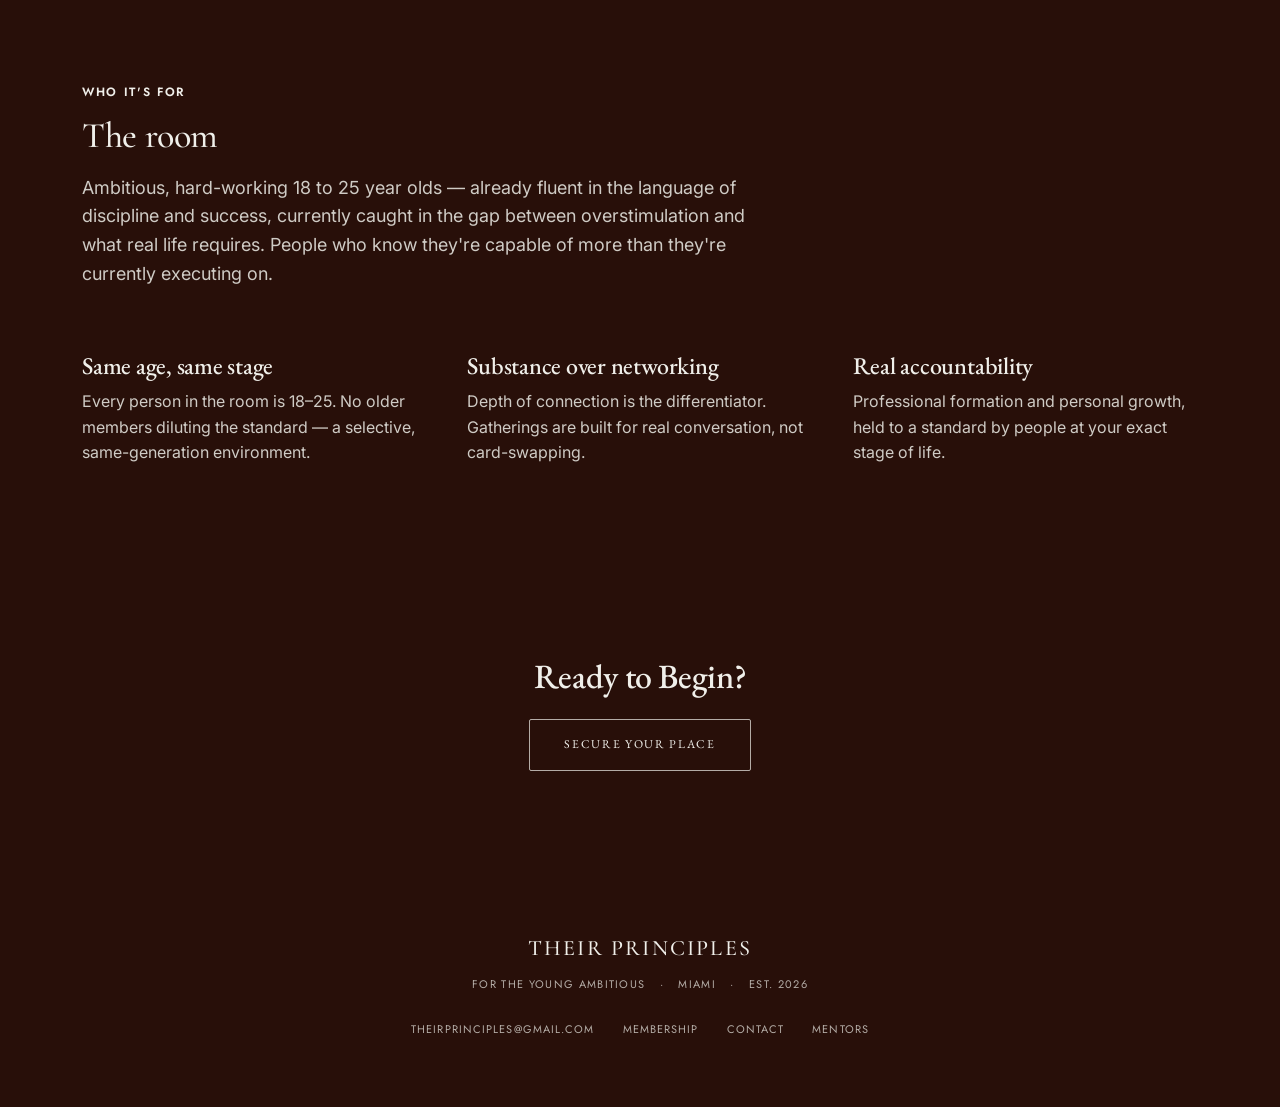
==== commit b088f803: "Members Hub, mentor roster, and site-wide polish - Rename "Secure Your Place" nav CTA to "Members Hu" ====
--- a/about.html
+++ b/about.html
@@ -22,20 +22,20 @@
   <div class="tp-nav-links">
     <a href="index.html#story" aria-current="page">Story</a>
     <a href="index.html#experiences">Experiences</a>
-    <a href="index.html#calendar">Calendar</a>
     <a href="mentors.html">Mentors</a>
     <a href="application.html">Membership</a>
+    <a href="contact.html">Contact</a>
   </div>
-  <a href="application.html" class="tp-nav-cta tp-nav-cta-desktop">Secure Your Place</a>
+  <a href="members.html" class="tp-nav-cta tp-nav-cta-desktop">Members Hub</a>
   <button class="tp-nav-toggle" id="tpNavToggle" aria-expanded="false" aria-controls="tpNavOverlay">Menu</button>
 </nav>
 
 <div class="tp-nav-overlay" id="tpNavOverlay">
   <a href="index.html#story">Story</a>
   <a href="index.html#experiences">Experiences</a>
-  <a href="index.html#calendar">Calendar</a>
   <a href="mentors.html">Mentors</a>
   <a href="application.html">Membership</a>
+  <a href="contact.html">Contact</a>
 </div>
 
 <header class="tp-page-head">
@@ -99,7 +99,7 @@
 <section class="tp-cta-banner">
   <div class="tp-wrap">
     <h2>Ready to Begin?</h2>
-    <a href="application.html" class="tp-btn tp-btn-primary">Secure Your Place</a>
+    <a href="application.html" class="tp-btn tp-btn-secondary">Secure Your Place</a>
   </div>
 </section>
 
--- a/css/variables.css
+++ b/css/variables.css
@@ -2,35 +2,50 @@
    Verified against the client's brand deck. This file is the single source of
    truth for color, type, spacing and motion. Do not introduce values outside it. */
 :root {
+  /* ── THE ONE BRAND BACKGROUND ─────────────────────────────────────────────
+     Every background on the site references this variable. It is the exact
+     value taken from the homepage hero. To restyle the whole site, change
+     this single line — do not hardcode the hex anywhere else. */
+  --brand-burgundy: #280F09;
+
   /* Brand colors — exact hex from the brand kit */
-  --tp-espresso: #280F09;   /* dark brown — primary dark surface + text on cream */
-  --tp-cream: #F0EFEA;      /* parchment — primary light surface */
-  --tp-burgundy: #441116;   /* accent — primary CTA, footer */
-  --tp-green: #151F0C;      /* dark green — four-panel directory */
+  --tp-espresso: var(--brand-burgundy);  /* alias: same value, used for text/borders */
+  --tp-cream: #F0EFEA;      /* parchment — body copy and light accents on dark */
+  --tp-burgundy: #441116;   /* retained only for the Secure Your Place button */
+  /* --tp-green: #151F0C    removed — the directory panels now use --brand-burgundy.
+     Kept here as a record of the original brand kit, but must not be reintroduced. */
 
-  /* Muted gold — sparing use only: monogram letters, fine dividers,
-     hover states, selected labels. Never a dominant surface color. */
-  --tp-gold: #A8894E;
-  --tp-gold-dim: rgba(168, 137, 78, 0.55);
+  /* Formerly muted gold — headers, labels, dividers, hover states, selected
+     labels. Replaced site-wide with the brand cream per client direction. */
+  --tp-gold: #F0EFEA;
+  --tp-gold-dim: rgba(240, 239, 234, 0.55);
 
   /* Derived tints (computed for hover/border/dim states) */
   --tp-cream-dim: #E4E2D9;
   --tp-burgundy-light: #5A1A21;
-  --tp-ink-soft: #3A251D;             /* body text on cream, slightly warm */
-  --tp-ink-muted: #6B5847;            /* captions/meta on cream */
+
+  /* Text tokens. The site is now uniformly dark, so these are on-dark values —
+     the names are kept so existing rules and inline styles pick them up. */
+  --tp-ink-soft: rgba(240, 239, 234, 0.84);   /* body copy on the brand background */
+  --tp-ink-muted: rgba(240, 239, 234, 0.58);  /* captions, meta, secondary labels */
+
   --tp-cream-on-dark-70: rgba(240, 239, 234, 0.7);
   --tp-cream-on-dark-40: rgba(240, 239, 234, 0.4);
   --tp-hairline-on-dark: rgba(240, 239, 234, 0.14);
-  --tp-hairline-on-light: rgba(40, 15, 9, 0.12);
+  --tp-hairline-on-light: rgba(240, 239, 234, 0.14); /* now also sits on dark */
 
   /* Typography
      Cormorant Garamond + EB Garamond are the real brand fonts (free).
      Proxima Nova and Futura are commercial — Inter and Jost stand in until
      licensed. Swap only these two lines if a license is purchased. */
-  --font-mark: 'Cormorant Garamond', Georgia, serif;   /* brand mark + editorial display */
-  --font-body: 'EB Garamond', Georgia, serif;           /* body copy + italic statements */
-  --font-title: 'Inter', -apple-system, sans-serif;     /* clean headings (Proxima Nova stand-in) */
-  --font-cta: 'Jost', 'Futura', sans-serif;             /* CTAs, labels, dates, microcopy (Futura stand-in) */
+  --font-mark: 'Cormorant Garamond', Georgia, serif;   /* BRAND MARK only — the wordmark,
+                                                          monograms and display numerals */
+  --font-title: 'EB Garamond', Georgia, serif;          /* section headings + button text */
+  /* Body copy. Proxima Nova is a commercial font (Adobe Fonts / Mark Simonson) and is
+     NOT loaded — until it is licensed and self-hosted, Inter renders in its place.
+     Adding the licence + @font-face is the only step needed to switch it on. */
+  --font-body: 'Proxima Nova', 'Inter', -apple-system, sans-serif;
+  --font-cta: 'Jost', 'Futura', sans-serif;             /* small uppercase labels, nav, dates */
 
   /* Spacing scale — use these, not arbitrary values */
   --space-xs: 8px;
--- a/css/base.css
+++ b/css/base.css
@@ -2,8 +2,8 @@
 *, *::before, *::after { box-sizing: border-box; margin: 0; padding: 0; }
 html { scroll-behavior: smooth; }
 body {
-  background: var(--tp-cream);
-  color: var(--tp-espresso);
+  background: var(--brand-burgundy);
+  color: var(--tp-cream);
   font-family: var(--font-body);
   font-size: 18px;
   line-height: 1.6;
@@ -16,14 +16,14 @@
 button { font: inherit; cursor: pointer; color: inherit; }
 ul { list-style: none; }
 
-::selection { background: #441116; color: #F0EFEA; }
+::selection { background: var(--tp-gold); color: var(--brand-burgundy); }
 
 /* Subtle desktop scrollbar */
 @media (pointer: fine) {
   ::-webkit-scrollbar { width: 10px; }
-  ::-webkit-scrollbar-track { background: var(--tp-cream); }
-  ::-webkit-scrollbar-thumb { background: rgba(40, 15, 9, 0.28); border-radius: 5px; }
-  ::-webkit-scrollbar-thumb:hover { background: rgba(40, 15, 9, 0.45); }
+  ::-webkit-scrollbar-track { background: var(--brand-burgundy); }
+  ::-webkit-scrollbar-thumb { background: rgba(240, 239, 234, 0.24); border-radius: 5px; }
+  ::-webkit-scrollbar-thumb:hover { background: rgba(240, 239, 234, 0.4); }
 }
 
 h1, h2, h3 { font-family: var(--font-title); font-weight: 600; letter-spacing: -0.01em; line-height: 1.1; }
@@ -34,7 +34,7 @@
   text-transform: uppercase;
   letter-spacing: 0.14em;
 }
-.tp-eyebrow { font-size: 11px; color: var(--tp-burgundy); margin-bottom: 14px; }
+.tp-eyebrow { font-size: 12px; font-weight: 600; color: var(--tp-cream); margin-bottom: 14px; }
 
 /* Focus visibility — never remove, only restyle */
 :focus-visible {
@@ -45,6 +45,7 @@
 /* Buttons — rectangular, uppercase microtype, restrained */
 .tp-btn {
   display: inline-block;
+  font-family: var(--font-title); /* buttons use the heading face */
   font-size: 12px;
   padding: 15px 34px;
   border-radius: var(--tp-radius);
@@ -69,10 +70,10 @@
 }
 .tp-btn-secondary:hover, .tp-btn-secondary:focus-visible { background: var(--tp-cream); color: var(--tp-espresso); border-color: var(--tp-cream); }
 .tp-btn-outline-dark {
-  color: var(--tp-espresso);
-  border-color: rgba(40, 15, 9, 0.35);
+  color: var(--tp-cream);
+  border-color: rgba(240, 239, 234, 0.4);
 }
-.tp-btn-outline-dark:hover, .tp-btn-outline-dark:focus-visible { background: var(--tp-espresso); color: var(--tp-cream); border-color: var(--tp-espresso); }
+.tp-btn-outline-dark:hover, .tp-btn-outline-dark:focus-visible { background: var(--tp-cream); color: var(--brand-burgundy); border-color: var(--tp-cream); }
 
 /* Forms — editorial and minimal */
 .tp-field { margin-bottom: var(--space-md); }
@@ -90,7 +91,7 @@
   width: 100%;
   background: transparent;
   border: none;
-  border-bottom: 1px solid rgba(128, 110, 90, 0.45);
+  border-bottom: 1px solid rgba(240, 239, 234, 0.34);
   color: inherit;
   font-family: var(--font-body);
   font-size: 17px;
@@ -107,7 +108,7 @@
   font-family: var(--font-cta);
   font-size: 11px;
   letter-spacing: 0.06em;
-  color: #B04A4A;
+  color: #E08A8A;
   margin-top: 6px;
   min-height: 16px; /* reserve space so errors don't shift layout */
   visibility: hidden;
--- a/css/components.css
+++ b/css/components.css
@@ -13,7 +13,7 @@
 }
 .tp-nav.is-hidden { transform: translateY(-100%); }
 .tp-nav.is-solid {
-  background: var(--tp-espresso);
+  background: var(--brand-burgundy);
   padding: 14px 40px;
   box-shadow: 0 1px 0 var(--tp-hairline-on-dark);
 }
@@ -49,7 +49,7 @@
   padding: 10px 4px; /* generous touch target */
 }
 .tp-nav-overlay {
-  position: fixed; inset: 0; z-index: 99; background: var(--tp-espresso);
+  position: fixed; inset: 0; z-index: 99; background: var(--brand-burgundy);
   display: flex; flex-direction: column; align-items: center; justify-content: center;
   gap: var(--space-lg);
   opacity: 0; visibility: hidden;
@@ -57,7 +57,7 @@
 }
 .tp-nav-overlay.is-open { opacity: 1; visibility: visible; transition-delay: 0s; }
 .tp-nav-overlay a { color: var(--tp-cream); font-size: 24px; font-family: var(--font-mark); padding: 6px 20px; }
-.tp-nav-overlay a[aria-current="page"] { color: var(--tp-gold); }
+.tp-nav-overlay a[aria-current="page"] { color: var(--tp-cream); font-weight: 600; }
 
 /* ==========================================================================
    HERO
@@ -70,7 +70,7 @@
   text-align: center;
   color: var(--tp-cream);
   overflow: hidden;
-  background-color: var(--tp-espresso);
+  background-color: var(--brand-burgundy);
   background-image:
     linear-gradient(180deg, rgba(40,15,9,.35) 0%, rgba(40,15,9,.6) 55%, rgba(40,15,9,.96) 100%),
     var(--tp-hero-photo, none);
@@ -79,7 +79,7 @@
 }
 /* TODO(client): when a real hero event photo exists, set on .tp-hero:
    style="--tp-hero-photo:url('assets/images/hero/hero.jpg')" */
-.tp-hero-inner { position: relative; z-index: 2; max-width: 640px; padding: 0 40px; }
+.tp-hero-inner { position: relative; z-index: 2; max-width: 900px; padding: 0 40px; }
 .tp-hero-eyebrow {
   display: inline-block;
   font-family: var(--font-cta);
@@ -92,7 +92,10 @@
 }
 .tp-hero h1 {
   font-family: var(--font-mark); font-weight: 500; text-transform: uppercase;
-  font-size: 68px; letter-spacing: .04em; line-height: 1.05; margin-bottom: 20px;
+  /* one single line at every width — shrinks with the viewport instead of wrapping */
+  white-space: nowrap;
+  font-size: clamp(28px, 8vw, 68px);
+  letter-spacing: .04em; line-height: 1.05; margin-bottom: 20px;
 }
 .tp-hero-divider { width: 40px; height: 1px; background: var(--tp-cream-on-dark-70); margin: 0 auto 20px; }
 .tp-hero-tag {
@@ -107,7 +110,7 @@
 /* ==========================================================================
    STATS — values injected from communityStats in js/events.js
    ========================================================================== */
-.tp-stats { background: var(--tp-burgundy); color: var(--tp-cream); padding: var(--space-xl) 0; }
+.tp-stats { background: var(--brand-burgundy); color: var(--tp-cream); padding: var(--space-xl) 0; }
 .tp-stats .tp-wrap { display: flex; justify-content: center; gap: 110px; text-align: center; flex-wrap: wrap; }
 .tp-stat-num { font-family: var(--font-mark); font-size: 54px; line-height: 1; }
 .tp-stat-label {
@@ -116,71 +119,95 @@
 }
 
 /* ==========================================================================
-   RECENT MOMENTS — continuous editorial photo strip (Soho House-inspired).
-   Track is duplicated in JS for a seamless translate3d loop.
-   ========================================================================== */
-.tp-moments-heading { text-align: center; margin-bottom: var(--space-xl); }
-.tp-moments-heading h2 { font-family: var(--font-mark); font-weight: 500; font-size: 40px; margin-bottom: 12px; }
-.tp-moments-heading p { color: var(--tp-ink-muted); font-size: 18px; }
-.tp-marquee {
+   RECENT MOMENTS — a single full-bleed row of real event photography that
+   scrolls horizontally (trackpad, touch, mouse drag, or the arrow controls).
+   Built by js/gallery.js. This section carries no text.
+   ========================================================================== */
+/* The carousel now sits inside Who We Are, below the small wordmark. */
+.tp-story .tp-gallery { margin-top: var(--space-2xl); }
+
+.tp-gallery {
   position: relative;
-  overflow: hidden;
+  overflow-x: auto;
+  overflow-y: hidden;
+  -webkit-overflow-scrolling: touch;   /* momentum scrolling on iOS */
+  /* No scroll-snap here on purpose: it cancels the smooth programmatic
+     scrolling the ‹ › arrows rely on, snapping the row back to the start. */
+  scrollbar-width: none;               /* Firefox */
   cursor: grab;
   user-select: none;
   -webkit-user-select: none;
 }
-.tp-marquee.is-dragging { cursor: grabbing; }
-.tp-marquee-track {
+.tp-gallery::-webkit-scrollbar { display: none; }
+.tp-gallery.is-dragging { cursor: grabbing; }
+.tp-gallery-row {
   display: flex;
-  gap: 6px;
+  gap: 8px;
   width: max-content;
-  will-change: transform;
-}
-.tp-marquee-item {
+  padding: 0 20px;
+}
+
+.tp-gallery-item {
   position: relative;
   flex: 0 0 auto;
-  height: 340px;
+  height: 330px;
+  margin: 0;
   overflow: hidden;
-  background: linear-gradient(150deg, #33170f 0%, #241009 55%, #2e1a10 100%);
-}
-/* Mixed editorial widths */
-.tp-marquee-item.is-wide { width: 460px; }
-.tp-marquee-item.is-standard { width: 320px; }
-.tp-marquee-item.is-narrow { width: 240px; }
-.tp-marquee-item img {
-  width: 100%; height: 100%; object-fit: cover;
+  border-radius: 10px;   /* soft corners, consistent across every photo */
+  /* Branded fallback: also what shows if a photo ever fails to load */
+  background: var(--brand-burgundy);
+}
+.tp-gallery-item img {
+  width: 100%; height: 100%;
+  /* The tile's width is derived from the photo's own w/h in js/gallery.js, so
+     the box already matches the image exactly. `contain` guarantees that even
+     if a declared dimension were ever wrong, the full photo still shows
+     rather than being silently cropped. */
+  object-fit: contain;
+  display: block;
   pointer-events: none;
-}
-.tp-marquee-caption {
+  transition: transform 700ms var(--ease-out);
+}
+.tp-gallery-item:hover img { transform: scale(1.015); }
+
+.tp-gallery-caption {
   position: absolute; left: 0; right: 0; bottom: 0;
-  padding: 40px 20px 16px;
-  background: linear-gradient(0deg, rgba(40,15,9,.8), transparent);
-  color: var(--tp-cream);
-  font-family: var(--font-cta);
-  font-size: 11px; letter-spacing: 0.1em; text-transform: uppercase;
-}
-.tp-marquee-nav {
+  padding: 44px 14px 12px;
+  background: linear-gradient(0deg, rgba(40, 15, 9, 0.78) 0%, rgba(40, 15, 9, 0) 100%);
+  color: var(--tp-cream);
+  font-family: var(--font-cta);
+  font-size: 10px; letter-spacing: 0.16em; text-transform: uppercase;
+  /* Quiet by default so a wall of same-event labels reads as metadata,
+     not as repetition; sharpens when a photo is hovered. */
+  opacity: 0.6;
+  transition: opacity var(--dur-btn) var(--ease-out);
+}
+.tp-gallery-item:hover .tp-gallery-caption { opacity: 1; }
+
+
+.tp-gallery-nav {
   display: flex; justify-content: center; gap: var(--space-sm); margin-top: var(--space-md);
 }
-.tp-marquee-btn {
+.tp-gallery-btn {
   width: 44px; height: 44px;
-  border: 1px solid rgba(40,15,9,.3);
+  border: 1px solid rgba(240, 239, 234, 0.4);
   border-radius: 50%;
   background: transparent;
-  color: var(--tp-espresso);
+  color: var(--tp-cream);
   font-size: 16px;
   transition: background var(--dur-btn) var(--ease-out), color var(--dur-btn) var(--ease-out);
 }
-.tp-marquee-btn:hover, .tp-marquee-btn:focus-visible { background: var(--tp-espresso); color: var(--tp-cream); }
+.tp-gallery-btn:hover, .tp-gallery-btn:focus-visible { background: var(--tp-cream); color: var(--brand-burgundy); }
 
 /* ==========================================================================
    STORY
    ========================================================================== */
 .tp-story-mark {
   aspect-ratio: 1 / 1.15;
-  background: var(--tp-espresso);
-  color: var(--tp-cream);
-  border: 1px solid rgba(168, 137, 78, 0.2); /* whisper of gold */
+  background: var(--brand-burgundy);
+  color: var(--tp-cream);
+  border: 1px solid var(--tp-gold-dim); /* the card now sits on the same
+     brand background, so the gold frame is what defines it as a panel */
   display: flex; align-items: center; justify-content: center; text-align: center;
   padding: var(--space-lg);
   border-radius: var(--tp-radius);
@@ -190,12 +217,12 @@
 .tp-story-mark .tp-brandmark { font-size: 32px; letter-spacing: .12em; text-transform: uppercase; line-height: 1.35; }
 .tp-story-mark .tp-mark-divider { width: 40px; height: 1px; background: var(--tp-gold-dim); margin: 18px auto; }
 .tp-story-mark .tp-mark-tag { font-family: var(--font-cta); font-size: 11px; letter-spacing: .2em; text-transform: uppercase; color: var(--tp-cream-on-dark-70); }
-.tp-story-mark .tp-mark-est { font-family: var(--font-cta); font-size: 9px; letter-spacing: .24em; text-transform: uppercase; color: var(--tp-cream-on-dark-40); margin-top: 14px; }
-.tp-story h2 { font-family: var(--font-mark); font-weight: 500; font-size: 40px; margin-bottom: 24px; }
+.tp-story-mark .tp-mark-est { font-family: var(--font-cta); font-size: 9px; letter-spacing: .24em; text-transform: uppercase; color: var(--tp-ink-muted); margin-top: 14px; }
+.tp-story h2 { font-family: var(--font-title); font-weight: 500; font-size: 40px; margin-bottom: 24px; }
 .tp-story p { font-size: 19px; margin-bottom: 20px; color: var(--tp-ink-soft); max-width: 62ch; }
 .tp-story p.tp-pull {
   font-family: var(--font-mark); font-size: 25px; font-style: italic;
-  color: var(--tp-burgundy); line-height: 1.4;
+  color: var(--tp-gold); line-height: 1.4;
 }
 .tp-story-shift {
   margin-top: 28px; padding-top: 28px;
@@ -203,14 +230,24 @@
   font-size: 16px; color: var(--tp-ink-muted);
 }
 
+/* Small wordmark closing the copy block — same treatment as the eyebrow labels */
+.tp-story-wordmark {
+  margin-top: var(--space-lg);
+  font-family: var(--font-cta);
+  font-size: 12px;
+  font-weight: 600;
+  letter-spacing: 0.22em;
+  text-transform: uppercase;
+  color: var(--tp-cream);
+}
 /* ==========================================================================
    EXPERIENCES — dark editorial rows; a photograph fades in across the full
    row on hover/focus (desktop) or when centered in viewport (mobile,
    toggled by js/experiences.js adding .is-active).
    ========================================================================== */
-.tp-experiences { background: var(--tp-espresso); color: var(--tp-cream); }
-.tp-experiences .tp-eyebrow { color: var(--tp-gold); }
-.tp-experiences h2 { color: var(--tp-cream); font-family: var(--font-mark); font-weight: 500; font-size: 40px; margin-bottom: 16px; }
+.tp-experiences { background: var(--brand-burgundy); color: var(--tp-cream); }
+.tp-experiences .tp-eyebrow { color: var(--tp-cream); }
+.tp-experiences h2 { color: var(--tp-cream); font-family: var(--font-title); font-weight: 500; font-size: 40px; margin-bottom: 16px; }
 .tp-experiences-intro { max-width: 600px; color: var(--tp-cream-on-dark-70); font-size: 19px; margin-bottom: var(--space-xl); }
 .tp-exp-row {
   position: relative;
@@ -251,119 +288,38 @@
   transition: color var(--dur-btn) var(--ease-out);
 }
 .tp-exp-row:hover .tp-exp-label,
-.tp-exp-row.is-active .tp-exp-label { color: var(--tp-gold); }
-.tp-exp-inner h3 { font-family: var(--font-mark); font-size: 28px; font-weight: 500; margin-bottom: 12px; color: var(--tp-cream); }
+.tp-exp-row.is-active .tp-exp-label { color: var(--tp-cream); font-weight: 600; }
+.tp-exp-inner h3 { font-family: var(--font-title); font-size: 28px; font-weight: 500; margin-bottom: 12px; color: var(--tp-cream); }
 .tp-exp-inner p { font-size: 18px; color: var(--tp-cream-on-dark-70); max-width: 60ch; }
 
 /* ==========================================================================
    CALENDAR — rendered from structured data in js/events.js
    ========================================================================== */
-.tp-calendar-intro { max-width: 560px; color: var(--tp-ink-soft); font-size: 19px; margin-bottom: var(--space-lg); }
-.tp-cal-filters { display: flex; gap: var(--space-md); margin-bottom: var(--space-md); }
-.tp-cal-filter {
-  background: none; border: none;
-  font-family: var(--font-cta); font-size: 11px; letter-spacing: 0.14em; text-transform: uppercase;
-  color: var(--tp-ink-muted);
-  padding: 8px 2px;
-  border-bottom: 1px solid transparent;
-  transition: color var(--dur-btn) var(--ease-out), border-color var(--dur-btn) var(--ease-out);
-}
-.tp-cal-filter:hover { color: var(--tp-espresso); }
-.tp-cal-filter[aria-pressed="true"] { color: var(--tp-espresso); border-bottom-color: var(--tp-gold); }
-.tp-cal-list { border-top: 1px solid var(--tp-hairline-on-light); }
-.tp-cal-row {
-  display: grid; grid-template-columns: 110px 1fr 220px 120px; gap: var(--space-md); align-items: center;
-  padding: 26px 0; border-bottom: 1px solid var(--tp-hairline-on-light);
-}
-a.tp-cal-row { transition: background var(--dur-btn) var(--ease-out); }
-a.tp-cal-row:hover { background: rgba(40, 15, 9, 0.03); }
-.tp-cal-date { font-family: var(--font-mark); font-size: 25px; color: var(--tp-burgundy); }
-.tp-cal-date span { display: block; font-family: var(--font-cta); font-size: 10px; letter-spacing: .12em; text-transform: uppercase; color: var(--tp-ink-muted); }
-.tp-cal-name { font-size: 19px; }
-.tp-cal-name small { display: block; font-family: var(--font-cta); font-size: 10px; letter-spacing: .1em; text-transform: uppercase; color: var(--tp-ink-muted); margin-top: 4px; }
-.tp-cal-loc { font-family: var(--font-cta); font-size: 12px; letter-spacing: .05em; color: var(--tp-ink-muted); }
-.tp-status { font-size: 11px; text-align: right; color: var(--tp-ink-muted); }
-.tp-status.is-open { color: #2F5C2F; }
-.tp-cal-empty { padding: 30px 0; color: var(--tp-ink-muted); font-style: italic; }
-
-/* ==========================================================================
-   DIRECTORY — four-panel Zero Bond-inspired section, dark green + gold
-   ========================================================================== */
-.tp-directory {
-  display: grid;
-  grid-template-columns: repeat(4, 1fr);
-  min-height: 92vh;
-  background: var(--tp-green);
-}
-.tp-panel {
-  position: relative;
-  display: flex; flex-direction: column; align-items: center; justify-content: center;
-  overflow: hidden;
-  border-right: 1px solid rgba(240, 239, 234, 0.08);
-  outline-offset: -3px;
-}
-.tp-panel:last-child { border-right: none; }
-.tp-panel-bg {
-  position: absolute; inset: 0;
-  opacity: 0;
-  transform: scale(1.06);
-  transition: opacity var(--dur-hover-img) var(--ease-out), transform var(--dur-hover-img) var(--ease-out);
-  background-size: cover; background-position: center;
-  pointer-events: none;
-}
-.tp-panel-bg::after {
-  content: "";
-  position: absolute; inset: 0;
-  background: rgba(21, 31, 12, 0.62);
-}
-.tp-panel:hover .tp-panel-bg,
-.tp-panel:focus-visible .tp-panel-bg,
-.tp-panel.is-active .tp-panel-bg { opacity: 1; transform: scale(1); }
-.tp-panel-letters {
-  position: relative; z-index: 2;
-  font-family: var(--font-mark);
-  font-weight: 500;
-  font-size: clamp(40px, 5.2vw, 84px);
-  letter-spacing: 0.08em;
-  line-height: 1.15;
-  color: var(--tp-gold);
-  text-align: center;
-  text-transform: uppercase;
-}
-.tp-panel-label {
-  position: absolute; bottom: 40px; left: 0; right: 0; z-index: 2;
-  text-align: center;
-  font-family: var(--font-cta);
-  font-size: 11px; letter-spacing: 0.2em; text-transform: uppercase;
-  color: var(--tp-cream-on-dark-70);
-  transition: color var(--dur-btn) var(--ease-out);
-}
-.tp-panel:hover .tp-panel-label,
-.tp-panel:focus-visible .tp-panel-label { color: var(--tp-cream); }
+/* Generic empty-state note (used by the mentor grid) */
+.tp-empty-note { padding: 30px 0; color: var(--tp-ink-muted); font-style: italic; }
 
 /* ==========================================================================
    CTA SECTION
    ========================================================================== */
-.tp-cta { background: var(--tp-espresso); color: var(--tp-cream); text-align: center; }
-.tp-cta .tp-eyebrow { color: var(--tp-gold); }
-.tp-cta h2 { color: var(--tp-cream); font-family: var(--font-mark); font-weight: 500; font-size: 42px; margin-bottom: 16px; }
-.tp-cta-intro { max-width: 500px; margin: 0 auto var(--space-xl); color: var(--tp-cream-on-dark-70); font-size: 19px; }
-.tp-cta-primary-wrap { margin-bottom: var(--space-xl); }
+.tp-cta { background: var(--brand-burgundy); color: var(--tp-cream); text-align: center; }
+.tp-cta .tp-eyebrow { color: var(--tp-cream-on-dark-70); }
+.tp-cta h2 { color: var(--tp-cream-on-dark-70); font-family: var(--font-title); font-weight: 500; font-size: 28px; margin-bottom: 10px; }
+.tp-cta-intro { max-width: 500px; margin: 0 auto var(--space-xl); color: var(--tp-cream-on-dark-70); font-size: 17px; }
 .tp-cta-doors {
-  display: flex; justify-content: center; gap: var(--space-lg); flex-wrap: wrap;
-  max-width: 680px; margin: 0 auto;
-  padding-top: var(--space-lg);
+  display: flex; justify-content: center; gap: var(--space-xl); flex-wrap: wrap;
+  max-width: 760px; margin: 0 auto;
+  padding-top: var(--space-xl);
   border-top: 1px solid var(--tp-hairline-on-dark);
 }
 .tp-cta-door { flex: 1; min-width: 250px; text-align: left; }
-.tp-cta-door h3 { font-family: var(--font-mark); font-size: 22px; font-weight: 500; margin-bottom: 8px; color: var(--tp-cream); }
+.tp-cta-door h3 { font-family: var(--font-title); font-size: 28px; font-weight: 500; margin-bottom: 10px; color: var(--tp-cream); }
 .tp-cta-door p { font-size: 15px; color: var(--tp-cream-on-dark-70); margin-bottom: 18px; }
 .tp-cta-door .tp-btn { width: 100%; font-size: 11px; padding: 15px 20px; }
 
 /* ==========================================================================
    FOOTER
    ========================================================================== */
-.tp-footer { background: var(--tp-burgundy); color: var(--tp-cream); padding: var(--space-xl) 0; text-align: center; }
+.tp-footer { background: var(--brand-burgundy); color: var(--tp-cream); padding: var(--space-xl) 0; text-align: center; }
 .tp-footer .tp-brandmark { font-size: 22px; letter-spacing: .1em; text-transform: uppercase; margin-bottom: 10px; }
 .tp-footer-meta {
   font-family: var(--font-cta); font-size: 11px; letter-spacing: .12em; text-transform: uppercase;
--- a/css/pages.css
+++ b/css/pages.css
@@ -2,15 +2,15 @@
 
 /* ---- Shared subpage header (pages without a full hero) ---- */
 .tp-page-head { padding: 200px 0 var(--space-xl); }
-.tp-page-head h1 { font-family: var(--font-mark); font-weight: 500; font-size: 52px; margin-bottom: 18px; }
+.tp-page-head h1 { font-family: var(--font-title); font-weight: 500; font-size: 52px; margin-bottom: 18px; }
 .tp-page-head .tp-lede { font-size: 20px; color: var(--tp-ink-soft); max-width: 62ch; }
 
 /* ---- About ---- */
 .tp-about-values { display: grid; grid-template-columns: repeat(3, 1fr); gap: var(--space-lg); margin-top: var(--space-xl); }
-.tp-value h3 { font-family: var(--font-mark); font-weight: 500; font-size: 24px; margin-bottom: 10px; }
+.tp-value h3 { font-family: var(--font-title); font-weight: 500; font-size: 24px; margin-bottom: 10px; }
 .tp-value p { font-size: 16px; color: var(--tp-ink-soft); }
 .tp-about-band {
-  background: var(--tp-espresso); color: var(--tp-cream);
+  background: var(--brand-burgundy); color: var(--tp-cream);
   padding: var(--space-2xl) 0;
 }
 .tp-about-band .tp-pull {
@@ -22,49 +22,61 @@
 .tp-app-layout { display: grid; grid-template-columns: 0.9fr 1.1fr; gap: 80px; align-items: start; }
 .tp-app-facts { border-top: 1px solid var(--tp-hairline-on-light); }
 .tp-app-fact { padding: var(--space-md) 0; border-bottom: 1px solid var(--tp-hairline-on-light); }
-.tp-app-fact h3 { font-family: var(--font-mark); font-weight: 500; font-size: 22px; margin-bottom: 8px; }
+.tp-app-fact h3 { font-family: var(--font-title); font-weight: 500; font-size: 22px; margin-bottom: 8px; }
 .tp-app-fact p { font-size: 16px; color: var(--tp-ink-soft); }
 .tp-app-form-card { position: sticky; top: 110px; }
-.tp-mode-switch { display: flex; gap: 2px; margin-bottom: var(--space-lg); border: 1px solid rgba(40,15,9,.25); border-radius: var(--tp-radius); overflow: hidden; }
+.tp-mode-switch { display: flex; gap: 2px; margin-bottom: var(--space-lg); border: 1px solid rgba(240, 239, 234, 0.28); border-radius: var(--tp-radius); overflow: hidden; }
 .tp-mode-switch button {
   flex: 1; background: transparent; border: none;
   font-family: var(--font-cta); font-size: 11px; letter-spacing: 0.12em; text-transform: uppercase;
   padding: 14px 10px; color: var(--tp-ink-muted);
   transition: background var(--dur-btn) var(--ease-out), color var(--dur-btn) var(--ease-out);
 }
-.tp-mode-switch button[aria-pressed="true"] { background: var(--tp-espresso); color: var(--tp-cream); }
+.tp-mode-switch button[aria-pressed="true"] { background: var(--tp-gold); color: var(--brand-burgundy); }
 .tp-privacy-note { font-size: 14px; color: var(--tp-ink-muted); margin-top: var(--space-md); font-style: italic; }
 
 /* ---- Contact (Zero Bond-inspired two-column on espresso) ---- */
-.tp-contact-page { background: var(--tp-espresso); color: var(--tp-cream); min-height: 100vh; }
+.tp-contact-page { background: var(--brand-burgundy); color: var(--tp-cream); min-height: 100vh; }
 .tp-contact-layout { display: grid; grid-template-columns: 1.1fr 0.9fr; gap: 100px; align-items: start; padding: 200px 0 var(--space-2xl); }
 .tp-contact-form .tp-field input, .tp-contact-form .tp-field textarea, .tp-contact-form .tp-field select {
   border-bottom-color: var(--tp-hairline-on-dark);
   color: var(--tp-cream);
 }
-.tp-contact-form .tp-field select { background: var(--tp-espresso); }
-.tp-contact-info h1 { font-family: var(--font-mark); font-weight: 500; font-size: 44px; color: var(--tp-gold); margin-bottom: var(--space-md); text-transform: uppercase; letter-spacing: 0.06em; }
+.tp-contact-form .tp-field select { background: var(--brand-burgundy); }
+.tp-contact-info h1 { font-family: var(--font-title); font-weight: 500; font-size: 48px; color: var(--tp-cream); margin-bottom: var(--space-md); text-transform: uppercase; letter-spacing: 0.06em; }
 .tp-contact-info p { color: var(--tp-cream-on-dark-70); font-size: 17px; margin-bottom: var(--space-sm); }
-.tp-contact-info .tp-label { display: block; font-size: 11px; color: var(--tp-gold-dim); margin: var(--space-lg) 0 var(--space-xs); }
+.tp-contact-info .tp-label { display: block; font-size: 12px; font-weight: 600; color: var(--tp-cream); margin: var(--space-lg) 0 var(--space-xs); }
 
 /* ---- Members (split-screen login) ---- */
 .tp-members-page { display: grid; grid-template-columns: 1fr 1fr; min-height: 100vh; }
 .tp-members-visual {
+  position: relative;
   background:
-    linear-gradient(160deg, rgba(21,31,12,.5), rgba(40,15,9,.72)),
-    var(--tp-members-photo, linear-gradient(150deg, #2b1a10 0%, #151F0C 70%));
+    linear-gradient(160deg, rgba(40,15,9,.55), rgba(40,15,9,.78)),
+    var(--tp-members-photo, var(--brand-burgundy));
   background-size: cover; background-position: center;
-  display: flex; align-items: flex-end;
+  display: flex; align-items: center; justify-content: center;
   padding: var(--space-xl);
 }
+.tp-members-mark {
+  position: absolute; left: var(--space-xl); bottom: var(--space-xl);
+  font-size: 28px; letter-spacing: 0.1em; text-transform: uppercase;
+  color: var(--tp-cream-on-dark-70);
+}
 /* TODO(client): set --tp-members-photo to a real editorial photo when available */
-.tp-members-visual .tp-brandmark { color: var(--tp-cream); font-size: 20px; text-transform: uppercase; letter-spacing: 0.14em; }
+.tp-members-logo { display: block; }
+.tp-members-logo img {
+  width: 100%;
+  max-width: 260px;
+  height: auto;
+  opacity: 0.96;
+}
 .tp-members-form-side {
   display: flex; align-items: center; justify-content: center;
   padding: var(--space-xl) var(--space-lg);
 }
 .tp-members-form { width: 100%; max-width: 380px; }
-.tp-members-form h1 { font-family: var(--font-mark); font-weight: 500; font-size: 40px; margin-bottom: var(--space-lg); color: var(--tp-espresso); }
+.tp-members-form h1 { font-family: var(--font-title); font-weight: 500; font-size: 40px; margin-bottom: var(--space-lg); color: var(--tp-cream); }
 .tp-members-help { margin-top: var(--space-md); font-size: 14px; color: var(--tp-ink-muted); }
 .tp-members-help a { text-decoration: underline; text-underline-offset: 3px; }
 .tp-members-note {
@@ -76,21 +88,22 @@
 
 /* ---- Mentors ---- */
 .tp-mentors-intro { max-width: 620px; margin: 0 auto var(--space-xl); text-align: center; }
-.tp-mentors-intro h1 { font-family: var(--font-mark); font-weight: 500; font-size: 46px; margin-bottom: 18px; }
+.tp-mentors-intro h1 { font-family: var(--font-title); font-weight: 500; font-size: 46px; margin-bottom: 18px; }
 .tp-mentors-intro p { font-size: 19px; color: var(--tp-ink-soft); }
 .tp-mentor-grid { display: grid; grid-template-columns: repeat(3, 1fr); gap: 48px 40px; }
 .tp-mentor-photo {
   aspect-ratio: 1 / 1;
-  background: linear-gradient(135deg, #C9BEAE, #E4DFD3);
-  border-radius: var(--tp-radius);
+  background: rgba(240, 239, 234, 0.06);
+  border-radius: 20px;
+  overflow: hidden;
   margin-bottom: 18px;
   display: flex; align-items: center; justify-content: center;
-  font-family: var(--font-cta); font-size: 10px; letter-spacing: .1em; text-transform: uppercase; color: #8A7A63;
+  font-family: var(--font-cta); font-size: 10px; letter-spacing: .1em; text-transform: uppercase; color: var(--tp-ink-muted);
 }
 .tp-mentor-card h3 { font-size: 21px; margin-bottom: 4px; }
-.tp-mentor-card .tp-affiliation { font-family: var(--font-cta); font-size: 10px; letter-spacing: .1em; text-transform: uppercase; color: var(--tp-burgundy); margin-bottom: 10px; }
+.tp-mentor-card .tp-affiliation { font-family: var(--font-cta); font-size: 11px; font-weight: 600; letter-spacing: .1em; text-transform: uppercase; color: var(--tp-cream); margin-bottom: 10px; }
 .tp-mentor-card p.tp-bio { font-size: 15px; color: var(--tp-ink-muted); }
 
 /* ---- Condensed CTA banner used on subpages ---- */
-.tp-cta-banner { background: var(--tp-espresso); color: var(--tp-cream); text-align: center; padding: var(--space-2xl) 0; }
-.tp-cta-banner h2 { color: var(--tp-cream); font-family: var(--font-mark); font-weight: 500; font-size: 34px; margin-bottom: var(--space-md); }
+.tp-cta-banner { background: var(--brand-burgundy); color: var(--tp-cream); text-align: center; padding: var(--space-2xl) 0; }
+.tp-cta-banner h2 { color: var(--tp-cream); font-family: var(--font-title); font-weight: 500; font-size: 34px; margin-bottom: var(--space-md); }
--- a/css/responsive.css
+++ b/css/responsive.css
@@ -14,37 +14,19 @@
   .tp-nav-links, .tp-nav-cta-desktop { display: none; }
   .tp-nav-toggle { display: block; }
 
-  /* Hero */
-  .tp-hero h1 { font-size: 40px; }
+  /* Hero — h1 size is handled by the fluid clamp in components.css */
   .tp-hero-inner { padding: 0 24px; }
 
   /* Stats */
   .tp-stats .tp-wrap { gap: var(--space-lg); flex-direction: column; }
 
-  /* Recent Moments: ~1.3 images visible to imply movement */
-  .tp-marquee-item { height: 280px; }
-  .tp-marquee-item.is-wide { width: 78vw; }
-  .tp-marquee-item.is-standard { width: 64vw; }
-  .tp-marquee-item.is-narrow { width: 52vw; }
+  /* Recent Moments: tile sizes come from js/gallery.js. No width cap here —
+     capping width while height is fixed would break each photo's proportions.
+     Arrow controls would only clutter a swipeable row. */
+  .tp-gallery-nav { display: none; }
 
   /* Experiences */
   .tp-exp-inner { grid-template-columns: 1fr; gap: 10px; padding: var(--space-lg) 0; }
-
-  /* Calendar: date + title stay visible, meta wraps below */
-  .tp-cal-row { grid-template-columns: 84px 1fr; gap: 8px var(--space-sm); }
-  .tp-cal-date { grid-row: span 2; }
-  .tp-cal-loc, .tp-status { grid-column: 2; text-align: left; }
-
-  /* Directory: four stacked immersive sections */
-  .tp-directory { grid-template-columns: 1fr; min-height: auto; }
-  .tp-panel {
-    min-height: 42vh;
-    border-right: none;
-    border-bottom: 1px solid rgba(240, 239, 234, 0.08);
-  }
-  .tp-panel:last-child { border-bottom: none; }
-  .tp-panel-letters { font-size: 44px; }
-  .tp-panel-label { bottom: 26px; }
 
   /* CTA */
   .tp-cta-doors { flex-direction: column; }
@@ -57,6 +39,7 @@
   .tp-contact-info { order: -1; }
   .tp-members-page { grid-template-columns: 1fr; }
   .tp-members-visual { min-height: 34vh; padding: var(--space-lg); }
+  .tp-members-logo img { max-height: 30vh; width: auto; }
   .tp-mentor-grid { grid-template-columns: 1fr 1fr; }
 }
 
